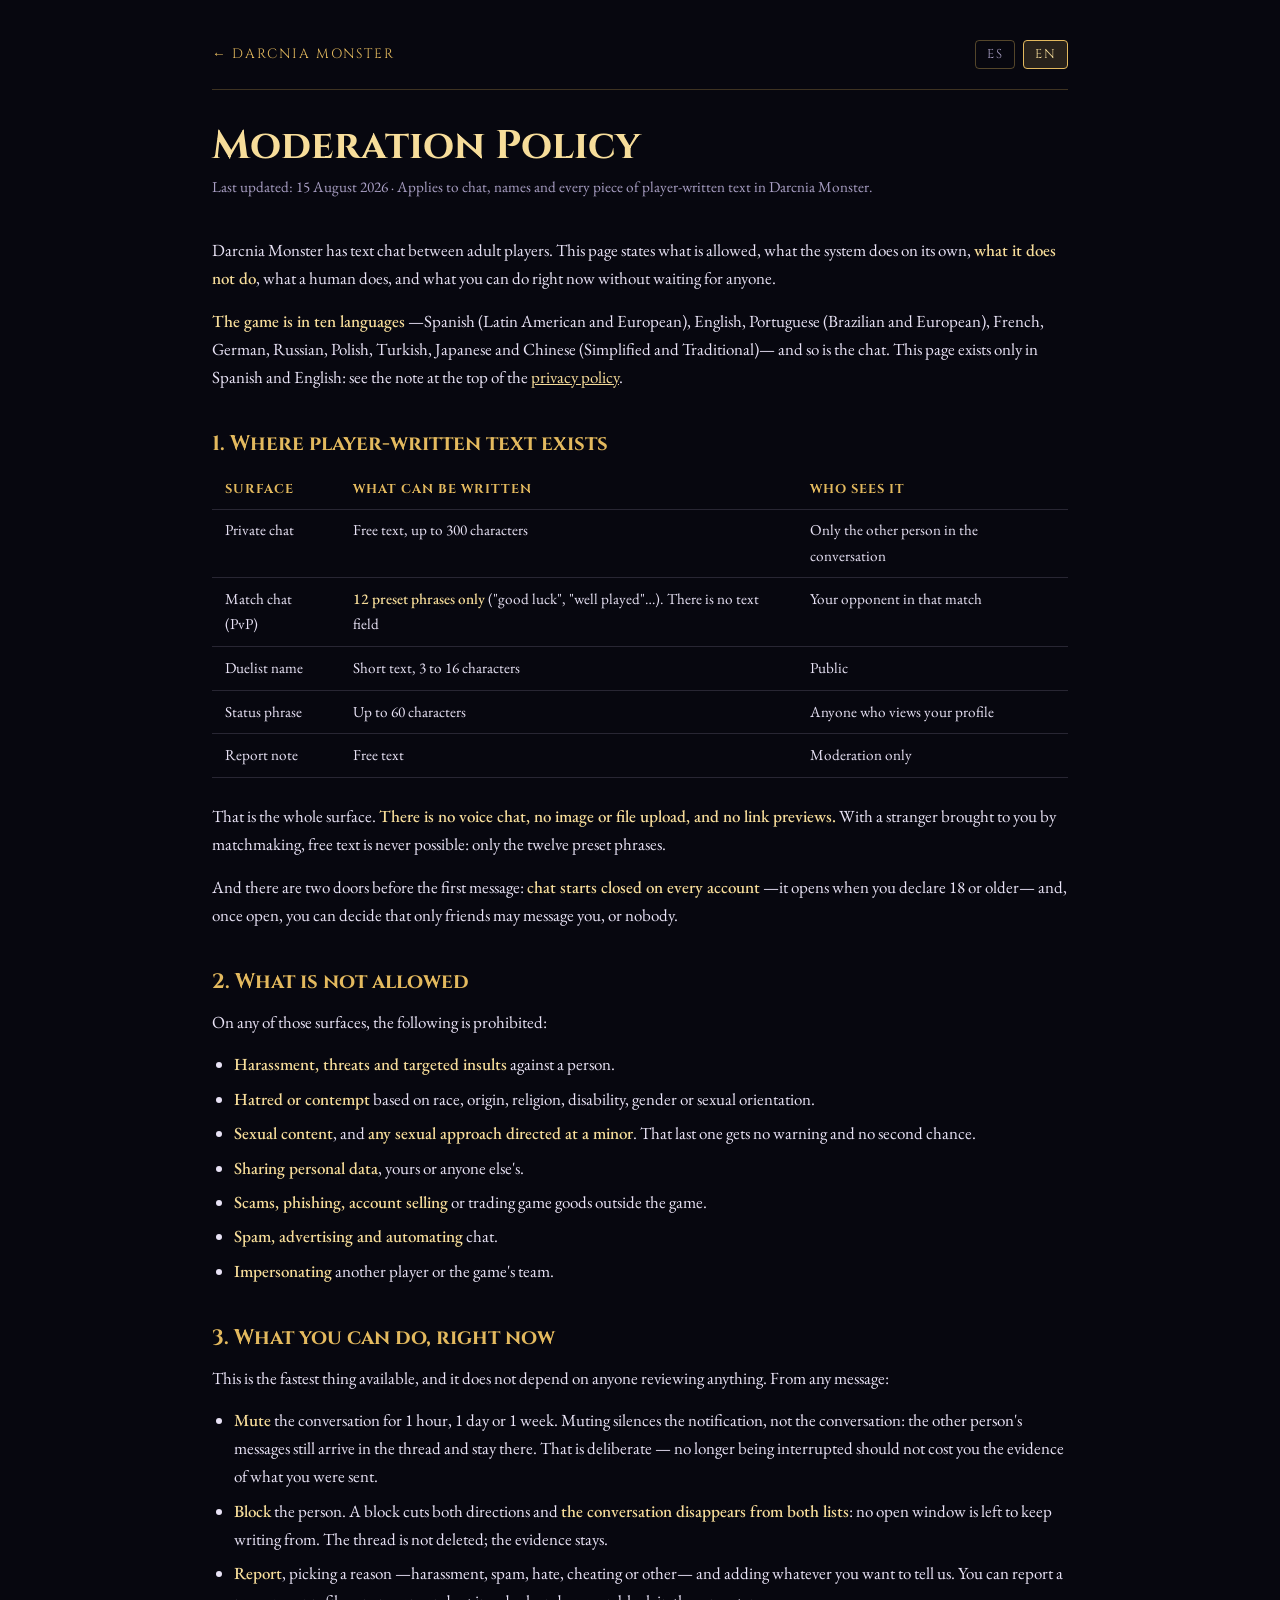
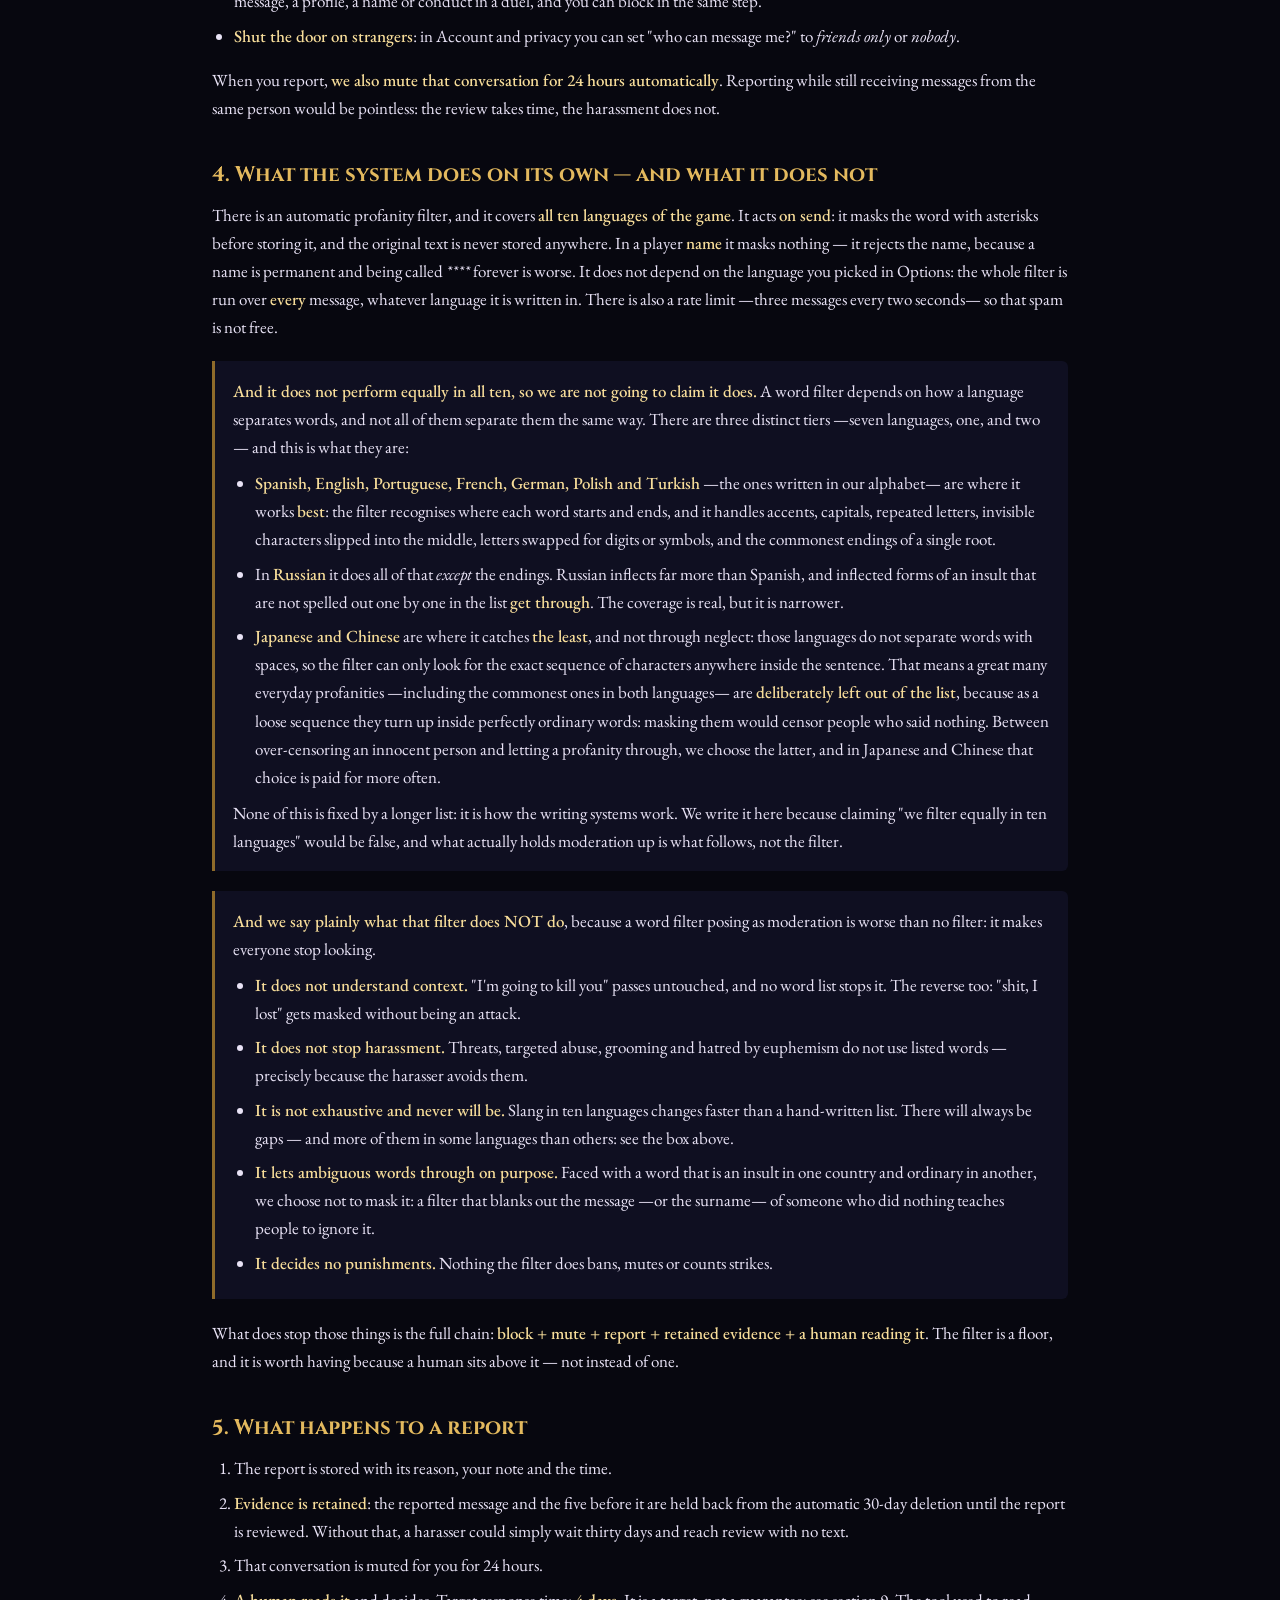
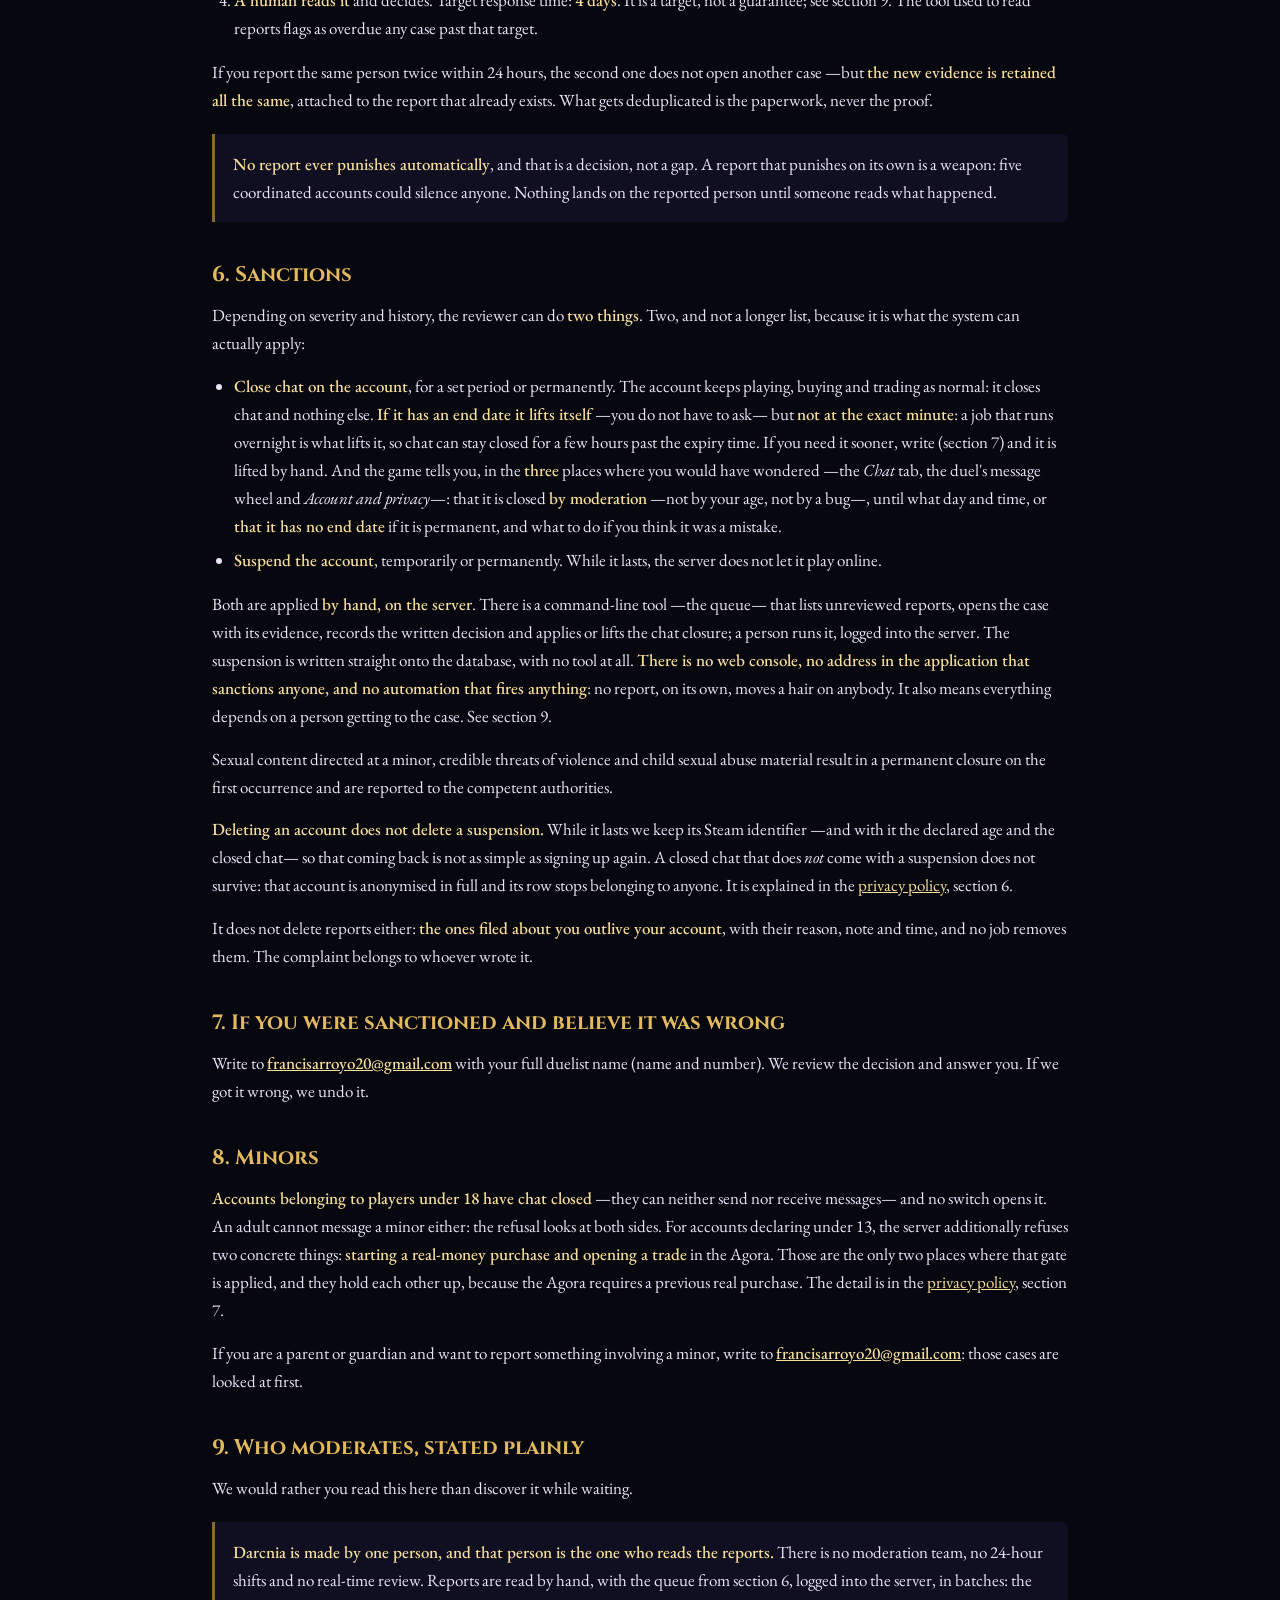
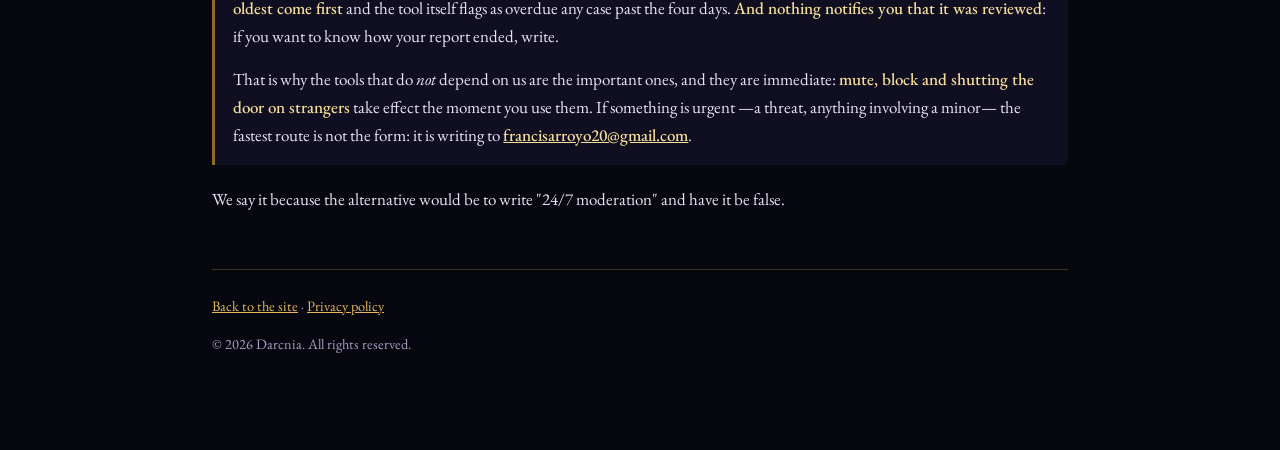
==== moderacion.html @ 7f1adbd6 "Politicas de privacidad y moderacion: las dos paginas que IARC exige La ficha de Steam declara chat " ====
<!DOCTYPE html>
<html lang="es">
<head>
<meta charset="UTF-8">
<meta name="viewport" content="width=device-width, initial-scale=1.0">
<title>Política de moderación — Darcnia Monster</title>
<meta name="description" content="Reglas del chat de Darcnia Monster, qué hace el filtro automático y qué no detecta, cómo se revisa un reporte y qué sanciones existen.">
<meta name="robots" content="index, follow">
<link rel="canonical" href="https://darcniamonster.com/moderacion.html">
<link rel="icon" href="favicon.ico" sizes="any">
<link rel="icon" type="image/png" href="assets/img/favicon.png">
<link rel="preconnect" href="https://fonts.googleapis.com">
<link rel="preconnect" href="https://fonts.gstatic.com" crossorigin>
<link href="https://fonts.googleapis.com/css2?family=Cinzel:wght@500;600;700&family=EB+Garamond:wght@400;500&display=swap" rel="stylesheet">
<style>
:root{--bg0:#07070f;--bg1:#0d0d1e;--bg2:#14142c;--ink:#e9e3f6;--ink-dim:#a99fc4;
--gold:#e3b95e;--gold-hi:#f7dd9a;--gold-dark:#8f6b2a;--violet:#8b5cf6;
--font-display:"Cinzel","Times New Roman",serif;--font-body:"EB Garamond",Georgia,serif}
*{margin:0;padding:0;box-sizing:border-box}
body{background:var(--bg0);color:var(--ink);font-family:var(--font-body);
font-size:1.0625rem;line-height:1.65;overflow-x:clip}
.wrap{max-width:56rem;margin:0 auto;padding:2.5rem 1.25rem 5rem}
header.top{display:flex;flex-wrap:wrap;gap:1rem;align-items:center;
justify-content:space-between;border-bottom:1px solid rgba(227,185,94,.25);
padding-bottom:1.25rem;margin-bottom:2rem}
a.home{font-family:var(--font-display);letter-spacing:.14em;text-transform:uppercase;
font-size:.85rem;color:var(--gold);text-decoration:none}
a.home:hover{color:var(--gold-hi)}
.langs{display:flex;gap:.5rem}
.langs button{font-family:var(--font-display);font-size:.8rem;letter-spacing:.1em;
background:transparent;color:var(--ink-dim);border:1px solid rgba(227,185,94,.35);
border-radius:4px;padding:.3rem .7rem;cursor:pointer}
.langs button.active{background:rgba(227,185,94,.15);color:var(--gold-hi);
border-color:var(--gold)}
h1{font-family:var(--font-display);font-size:clamp(1.7rem,4vw,2.5rem);
color:var(--gold-hi);line-height:1.2;margin-bottom:.35rem}
.sub{color:var(--ink-dim);font-size:.95rem;margin-bottom:2.25rem}
h2{font-family:var(--font-display);font-size:1.3rem;color:var(--gold);
margin:2.5rem 0 .75rem;line-height:1.3}
h3{font-family:var(--font-display);font-size:1.05rem;color:var(--ink);
margin:1.5rem 0 .5rem}
p{margin-bottom:.9rem}
ul,ol{margin:0 0 1rem 1.35rem}
li{margin-bottom:.4rem}
strong{color:var(--gold-hi);font-weight:500}
table{width:100%;border-collapse:collapse;margin:.5rem 0 1.5rem;font-size:.95rem;
display:block;overflow-x:auto}
th,td{text-align:left;padding:.55rem .8rem;border-bottom:1px solid rgba(169,159,196,.2);
vertical-align:top}
th{font-family:var(--font-display);font-size:.8rem;letter-spacing:.08em;
text-transform:uppercase;color:var(--gold);white-space:nowrap}
.nota{border-left:3px solid var(--gold-dark);background:rgba(20,20,44,.65);
padding:1rem 1.15rem;margin:1.25rem 0;border-radius:0 6px 6px 0}
.pie{margin-top:3.5rem;padding-top:1.5rem;border-top:1px solid rgba(227,185,94,.25);
color:var(--ink-dim);font-size:.9rem}
.pie a{color:var(--gold)}
/* Los enlaces del cuerpo (correos, política hermana) heredaban el azul del
   navegador sobre un fondo casi negro: ilegible. Se les da el dorado claro y se
   deja el subrayado, que es lo que los distingue sin depender del color. */
p a,li a,td a{color:var(--gold-hi);text-decoration:underline}
[data-lang]{display:none}
[data-lang].on{display:block}
@media (max-width:600px){.wrap{padding:1.75rem 1rem 4rem}}
</style>
</head>
<body>
<div class="wrap">

<header class="top">
  <a class="home" href="/">← Darcnia Monster</a>
  <div class="langs">
    <button id="bEs" type="button" aria-pressed="true">ES</button>
    <button id="bEn" type="button" aria-pressed="false">EN</button>
  </div>
</header>

<!-- ══════════════════════════ ESPAÑOL ══════════════════════════ -->
<section data-lang="es" class="on">

<h1>Política de moderación</h1>
<p class="sub">Última actualización: 15 de agosto de 2026 · Aplica al chat, a los nombres y a todo texto escrito por jugadores en Darcnia Monster.</p>

<p>Darcnia Monster tiene chat de texto entre jugadores adultos. Esta página dice
qué está permitido, qué hace el sistema solo, <strong>qué no hace</strong>, qué
hace una persona y qué puedes hacer tú en el momento sin esperar a nadie.</p>

<p><strong>El juego está en diez idiomas</strong> —español (latinoamericano y de
España), inglés, portugués (de Brasil y de Portugal), francés, alemán, ruso,
polaco, turco, japonés y chino (simplificado y tradicional)—, así que el chat
también. Esta página está sólo en español y en inglés: ver la nota del principio
de la <a href="privacidad.html">política de privacidad</a>.</p>

<h2>1. Dónde hay texto escrito por jugadores</h2>
<table>
<thead><tr><th>Superficie</th><th>Qué se puede escribir</th><th>Quién lo ve</th></tr></thead>
<tbody>
<tr><td>Chat privado</td><td>Texto libre, hasta 300 caracteres</td>
    <td>Sólo la otra persona de la conversación</td></tr>
<tr><td>Chat de la mesa (PvP)</td>
    <td><strong>Sólo 12 frases predefinidas</strong> («buena suerte», «bien
    jugado»…). No hay campo de texto</td>
    <td>Tu rival de esa partida</td></tr>
<tr><td>Nombre de duelista</td><td>Texto corto, de 3 a 16 caracteres</td><td>Es público</td></tr>
<tr><td>Frase de estado</td><td>Hasta 60 caracteres</td><td>Quien vea tu perfil</td></tr>
<tr><td>Nota de un reporte</td><td>Texto libre</td><td>Sólo moderación</td></tr>
</tbody>
</table>
<p>Eso es todo. <strong>No hay chat de voz, no se pueden subir imágenes ni
archivos, y no se pueden enviar enlaces con vista previa.</strong> Con un
desconocido que te trajo el emparejamiento no se puede escribir texto libre en
ningún caso: sólo las doce frases de la lista.</p>
<p>Y hay dos puertas antes del primer mensaje: <strong>el chat nace cerrado para
todas las cuentas</strong> —se abre al declarar 18 años o más— y, ya abierto,
puedes decidir que sólo te escriban tus amigos, o nadie.</p>

<h2>2. Qué no se permite</h2>
<p>En cualquiera de esas superficies está prohibido:</p>
<ul>
  <li><strong>Acoso, amenazas e insultos dirigidos</strong> a una persona.</li>
  <li><strong>Odio o desprecio</strong> por raza, origen, religión, discapacidad,
      género u orientación sexual.</li>
  <li><strong>Contenido sexual</strong>, y <strong>cualquier contacto de
      naturaleza sexual dirigido a un menor</strong>. Esto último no tiene
      advertencia previa ni segunda oportunidad.</li>
  <li><strong>Difundir datos personales</strong> de alguien, propios o ajenos.</li>
  <li><strong>Estafas, phishing, venta de cuentas</strong> o de bienes del juego
      fuera del juego.</li>
  <li><strong>Spam, publicidad y automatización</strong> del chat.</li>
  <li><strong>Suplantar</strong> a otro jugador o al equipo del juego.</li>
</ul>

<h2>3. Lo que puedes hacer tú, ahora mismo</h2>
<p>Esto es lo más rápido que hay, y no depende de que nadie revise nada. Desde
cualquier mensaje:</p>
<ul>
  <li><strong>Silenciar</strong> la conversación por 1 hora, 1 día o 1 semana.
      Silenciar apaga el aviso, no la conversación: los mensajes del otro siguen
      entrando al hilo y quedan ahí. Es a propósito —dejar de ser interrumpido no
      debería costarte la evidencia de lo que te mandaron.</li>
  <li><strong>Bloquear</strong> a la persona. El bloqueo corta las dos
      direcciones y <strong>la conversación desaparece de las dos listas</strong>:
      no queda una ventana abierta desde la que seguir escribiendo. El hilo no se
      borra; la evidencia queda.</li>
  <li><strong>Reportar</strong>, eligiendo el motivo —acoso, spam, odio, trampa u
      otro— y agregando lo que quieras contar. Se puede reportar un mensaje, un
      perfil, un nombre o una conducta en un duelo, y puedes bloquear en el mismo
      paso.</li>
  <li><strong>Cerrarle la puerta a los desconocidos</strong>: en Cuenta y
      privacidad puedes poner «¿quién puede escribirme?» en <em>sólo amigos</em>
      o en <em>nadie</em>.</li>
</ul>
<p>Cuando reportas, <strong>además te silenciamos esa conversación 24 horas
automáticamente</strong>. Reportar y seguir recibiendo mensajes de la misma
persona no serviría de nada: la denuncia tarda, el acoso no.</p>

<h2>4. Lo que hace el sistema solo, y lo que no</h2>
<p>Hay un filtro automático de groserías, y cubre <strong>los diez idiomas del
juego</strong>. Actúa <strong>al escribir</strong>: tapa la palabra con asteriscos
antes de guardarla, y el texto original no se guarda en ningún lado. En un
<strong>nombre</strong> de jugador no tapa nada: lo rechaza, porque un nombre es
permanente y quedarse llamado <em>****</em> para siempre es peor. No depende del
idioma que tengas puesto en Opciones: el filtro entero se le pasa a
<strong>todos</strong> los mensajes, se escriban en el idioma que se escriban.
También hay un límite de velocidad —tres mensajes cada dos segundos— para que el
spam no sea gratis.</p>
<div class="nota">
<p style="margin-bottom:.5rem"><strong>Y no rinde igual en los diez, así que no
vamos a decir que sí.</strong> Un filtro de palabras depende de cómo el idioma
separa las palabras, y no todos las separan igual. Son tres niveles distintos —
siete idiomas, uno y dos— y esto es lo que hay:</p>
<ul style="margin-bottom:.5rem">
  <li><strong>Español, inglés, portugués, francés, alemán, polaco y turco</strong>
      —los que se escriben con nuestro alfabeto— son donde <strong>mejor
      funciona</strong>: el filtro reconoce el principio y el final de cada
      palabra, resuelve los acentos, las mayúsculas, las letras repetidas, los
      caracteres invisibles metidos en el medio, las letras cambiadas por números
      o símbolos, y las terminaciones más comunes de una misma raíz.</li>
  <li>En <strong>ruso</strong> hace todo eso <em>menos</em> las terminaciones. El
      ruso declina mucho más que el español, y las formas declinadas de un insulto
      que no estén escritas una por una en la lista <strong>pasan</strong>. La
      cobertura es real pero es más angosta.</li>
  <li>En <strong>japonés y chino</strong> es donde <strong>menos atrapa</strong>, y
      no por descuido: esos idiomas no separan las palabras con espacios, así que
      el filtro sólo puede buscar la secuencia de caracteres tal cual, en cualquier
      parte de la frase. Eso hace que muchísimas groserías corrientes —incluidas
      las más comunes de los dos idiomas— <strong>estén deliberadamente fuera de
      la lista</strong>, porque como secuencia suelta aparecen dentro de palabras
      perfectamente normales: taparlas censuraría a gente que no dijo nada. Entre
      censurar de más a un inocente y dejar pasar una grosería, elegimos lo
      segundo, y en japonés y chino esa elección se paga más seguido.</li>
</ul>
<p style="margin-bottom:0">Nada de esto lo arregla una lista más larga: es cómo
funcionan las escrituras. Lo escribimos acá porque prometer «filtramos igual en
diez idiomas» sería falso, y lo que sostiene la moderación de verdad es lo de
abajo, no el filtro.</p>
</div>
<div class="nota">
<p style="margin-bottom:.5rem"><strong>Y decimos de frente lo que ese filtro NO
hace</strong>, porque un filtro de palabras que se hace pasar por moderación es
peor que no tener filtro: hace que nadie mire.</p>
<ul style="margin-bottom:0">
  <li><strong>No entiende el contexto.</strong> «Te voy a matar» pasa entero y
      ninguna lista de palabras lo detiene. Al revés también: «mierda, perdí» sale
      tapado sin haber sido una agresión.</li>
  <li><strong>No frena el acoso.</strong> La amenaza, el hostigamiento dirigido, el
      acercamiento a un menor y el odio por rodeos no usan las palabras de una
      lista, justamente porque quien acosa las evita.</li>
  <li><strong>No es exhaustivo y nunca lo va a ser.</strong> El argot de diez
      idiomas cambia más rápido que una lista escrita a mano. Va a haber huecos,
      siempre, y más en unos idiomas que en otros: ver el recuadro de arriba.</li>
  <li><strong>Deja pasar las palabras ambiguas a propósito.</strong> Ante la duda
      entre tapar una palabra que en un país es un insulto y en otro es corriente,
      elegimos no taparla: un filtro que le tacha el mensaje —o el apellido— a
      alguien que no hizo nada enseña a ignorarlo.</li>
  <li><strong>No decide sanciones.</strong> Nada de lo que hace el filtro banea,
      silencia ni cuenta faltas.</li>
</ul>
</div>
<p>Lo que sí frena esas cosas es la cadena completa: <strong>bloquear + silenciar
+ reportar + evidencia retenida + una persona leyendo</strong>. El filtro es un
piso, y tiene sentido porque arriba hay una persona, no en lugar de ella.</p>

<h2>5. Qué pasa con un reporte</h2>
<ol>
  <li>Se guarda el reporte con el motivo, tu nota y la hora.</li>
  <li><strong>Se retiene la evidencia</strong>: el mensaje denunciado y los cinco
      anteriores quedan a salvo del borrado automático de 30 días hasta que se
      revise. Sin eso, quien acosa podría esperar treinta días y llegar a la
      revisión sin texto.</li>
  <li>Se te silencia esa conversación 24 horas.</li>
  <li><strong>Una persona lo lee</strong> y decide. Objetivo de respuesta:
      <strong>4 días</strong>. Es un objetivo, no una garantía; ver la sección 9.
      La herramienta con la que se leen los reportes marca vencido el caso que
      pasa de ese plazo.</li>
</ol>
<p>Si reportas dos veces a la misma persona dentro de 24 horas, la segunda no abre
otro caso —pero <strong>la evidencia nueva se retiene igual</strong>, enganchada al
reporte que ya existe. Lo que se deduplica es el papeleo, nunca la prueba.</p>
<div class="nota">
<p style="margin-bottom:0"><strong>Ningún reporte sanciona automáticamente</strong>,
y esto es una decisión, no una carencia. Un reporte que castiga solo es un arma:
cinco cuentas coordinadas apagarían a quien quisieran. Sobre la persona reportada
no cae nada hasta que alguien lee lo que pasó.</p>
</div>

<h2>6. Sanciones</h2>
<p>Según la gravedad y los antecedentes, quien revisa puede hacer <strong>dos
cosas</strong>. Son dos, y no una lista más larga, porque es lo que el sistema
sabe aplicar:</p>
<ul>
  <li><strong>Cerrar el chat de la cuenta</strong>, por un plazo o de forma
      permanente. La cuenta sigue jugando, comprando e intercambiando con
      normalidad: cierra el chat y nada más. <strong>Si tiene plazo se levanta
      sola</strong> —no tienes que pedir nada—, pero <strong>no en el minuto
      exacto</strong>: la levanta una tarea que corre de madrugada, así que el
      chat puede seguir cerrado unas horas después de la hora de vencimiento. Si
      necesitas que sea en el momento, escribe (sección 7) y se levanta a mano.
      Y el juego te lo dice en los <strong>tres</strong> sitios donde ibas a
      preguntártelo —la pestaña de <em>Chat</em>, la rueda de mensajes del duelo y
      <em>Cuenta y privacidad</em>—: que está cerrado <strong>por
      moderación</strong> —no por tu edad ni por un error—, hasta qué día y a qué
      hora, o <strong>que no tiene fecha de fin</strong> si es permanente, y qué
      hacer si crees que se equivocaron.</li>
  <li><strong>Suspender la cuenta</strong>, por un tiempo o de forma permanente.
      Mientras dura, el servidor no la deja jugar en línea.</li>
</ul>
<p>Las dos se aplican <strong>a mano, sobre el servidor</strong>. Hay una
herramienta de consola —la bandeja— que lista los reportes sin revisar, abre el
caso con la evidencia, deja escrita la decisión y aplica o levanta el cierre del
chat; la corre una persona, entrando al servidor. La suspensión se escribe
directamente sobre la base, sin herramienta. <strong>No hay panel web, no hay
ninguna dirección de la aplicación que sancione y no hay automatización que
dispare nada</strong>: ningún reporte, por sí solo, le mueve un pelo a nadie. Eso
también quiere decir que todo depende de que una persona llegue a leer el caso.
Ver la sección 9.</p>
<p>El contenido sexual dirigido a un menor, las amenazas creíbles de violencia y el
material de abuso infantil se sancionan con cierre permanente en el primer caso, y
se denuncian a las autoridades competentes.</p>
<p><strong>Borrarse la cuenta no borra una suspensión.</strong> Mientras dura,
conservamos su identificador de Steam —y con él la edad declarada y el chat
cerrado— para que volver no sea tan simple como registrarse de nuevo. Un chat
cerrado que <em>no</em> viene acompañado de una suspensión no sobrevive: esa cuenta
se anonimiza entera y su fila deja de ser de nadie. Está explicado en la
<a href="privacidad.html">política de privacidad</a>, sección 6.</p>
<p>Tampoco borra los reportes: <strong>los que hicieron sobre ti sobreviven a tu
cuenta</strong>, con su motivo, su nota y su hora, y no los borra ninguna tarea. La
denuncia es de quien la escribió.</p>

<h2>7. Si te sancionaron y crees que está mal</h2>
<p>Escribe a
<strong><a href="mailto:francisarroyo20@gmail.com">francisarroyo20@gmail.com</a></strong>
con tu nombre de duelista completo (nombre y número). Revisamos la decisión y te
contestamos. Si nos equivocamos, lo revertimos.</p>

<h2>8. Menores</h2>
<p><strong>Las cuentas de menores de 18 años tienen el chat cerrado</strong> —no
pueden enviar ni recibir mensajes— y no existe ningún interruptor que lo abra. Un
adulto tampoco le puede escribir a un menor: el rechazo mira a las dos partes. A
las cuentas que declaran menos de 13 años, además, el servidor les rechaza dos
cosas concretas: <strong>iniciar una compra con dinero real y abrir un
intercambio</strong> en el Ágora. Son los dos únicos sitios donde se aplica esa
puerta, y se sostienen entre sí, porque el Ágora exige haber hecho antes una
compra real. El detalle está en la
<a href="privacidad.html">política de privacidad</a>, sección 7.</p>
<p>Si eres madre, padre o tutor y quieres reportar algo relacionado con un menor,
escribe a
<strong><a href="mailto:francisarroyo20@gmail.com">francisarroyo20@gmail.com</a></strong>:
esos casos se miran primero.</p>

<h2>9. Quién modera, con todas las letras</h2>
<p>Preferimos que esto lo leas acá y no que lo descubras esperando.</p>
<div class="nota">
<p><strong>Darcnia lo hace una sola persona, y esa persona es la que lee los
reportes.</strong> No hay un equipo de moderación, no hay turnos de 24 horas y no
hay revisión en tiempo real. Los reportes se leen a mano, con la bandeja de la
sección 6, entrando al servidor, y en tandas: salen <strong>los más viejos
primero</strong> y la propia herramienta marca vencido el caso que pasó los cuatro
días. <strong>Y nada te avisa a ti de que se revisó</strong>: si quieres saber en
qué quedó tu reporte, escribe.</p>
<p style="margin-bottom:0">Por eso las herramientas que <em>no</em> dependen de
nosotros son las importantes, y son inmediatas: <strong>silenciar, bloquear y
cerrarle la puerta a los desconocidos</strong> surten efecto en el momento en que
las aprietas. Si algo es urgente —una amenaza, algo que involucra a un menor—, el
camino más rápido no es el formulario: es escribir a
<strong><a href="mailto:francisarroyo20@gmail.com">francisarroyo20@gmail.com</a></strong>.</p>
</div>
<p>Lo decimos porque la alternativa sería escribir «moderación 24/7» y que fuera
falso.</p>

<div class="pie">
<p><a href="/">Volver al sitio</a> · <a href="privacidad.html">Política de privacidad</a></p>
<p>© 2026 Darcnia. Todos los derechos reservados.</p>
</div>

</section>

<!-- ══════════════════════════ ENGLISH ══════════════════════════ -->
<section data-lang="en">

<h1>Moderation Policy</h1>
<p class="sub">Last updated: 15 August 2026 · Applies to chat, names and every piece of player-written text in Darcnia Monster.</p>

<p>Darcnia Monster has text chat between adult players. This page states what is
allowed, what the system does on its own, <strong>what it does not do</strong>,
what a human does, and what you can do right now without waiting for anyone.</p>

<p><strong>The game is in ten languages</strong> —Spanish (Latin American and
European), English, Portuguese (Brazilian and European), French, German, Russian,
Polish, Turkish, Japanese and Chinese (Simplified and Traditional)— and so is
the chat. This page exists only in Spanish and English: see the note at the top of
the <a href="privacidad.html">privacy policy</a>.</p>

<h2>1. Where player-written text exists</h2>
<table>
<thead><tr><th>Surface</th><th>What can be written</th><th>Who sees it</th></tr></thead>
<tbody>
<tr><td>Private chat</td><td>Free text, up to 300 characters</td>
    <td>Only the other person in the conversation</td></tr>
<tr><td>Match chat (PvP)</td>
    <td><strong>12 preset phrases only</strong> ("good luck", "well played"…).
    There is no text field</td>
    <td>Your opponent in that match</td></tr>
<tr><td>Duelist name</td><td>Short text, 3 to 16 characters</td><td>Public</td></tr>
<tr><td>Status phrase</td><td>Up to 60 characters</td><td>Anyone who views your profile</td></tr>
<tr><td>Report note</td><td>Free text</td><td>Moderation only</td></tr>
</tbody>
</table>
<p>That is the whole surface. <strong>There is no voice chat, no image or file
upload, and no link previews.</strong> With a stranger brought to you by
matchmaking, free text is never possible: only the twelve preset phrases.</p>
<p>And there are two doors before the first message: <strong>chat starts closed on
every account</strong> —it opens when you declare 18 or older— and, once open, you
can decide that only friends may message you, or nobody.</p>

<h2>2. What is not allowed</h2>
<p>On any of those surfaces, the following is prohibited:</p>
<ul>
  <li><strong>Harassment, threats and targeted insults</strong> against a person.</li>
  <li><strong>Hatred or contempt</strong> based on race, origin, religion,
      disability, gender or sexual orientation.</li>
  <li><strong>Sexual content</strong>, and <strong>any sexual approach directed at
      a minor</strong>. That last one gets no warning and no second chance.</li>
  <li><strong>Sharing personal data</strong>, yours or anyone else's.</li>
  <li><strong>Scams, phishing, account selling</strong> or trading game goods
      outside the game.</li>
  <li><strong>Spam, advertising and automating</strong> chat.</li>
  <li><strong>Impersonating</strong> another player or the game's team.</li>
</ul>

<h2>3. What you can do, right now</h2>
<p>This is the fastest thing available, and it does not depend on anyone reviewing
anything. From any message:</p>
<ul>
  <li><strong>Mute</strong> the conversation for 1 hour, 1 day or 1 week. Muting
      silences the notification, not the conversation: the other person's messages
      still arrive in the thread and stay there. That is deliberate — no longer
      being interrupted should not cost you the evidence of what you were sent.</li>
  <li><strong>Block</strong> the person. A block cuts both directions and
      <strong>the conversation disappears from both lists</strong>: no open window
      is left to keep writing from. The thread is not deleted; the evidence
      stays.</li>
  <li><strong>Report</strong>, picking a reason —harassment, spam, hate, cheating
      or other— and adding whatever you want to tell us. You can report a message,
      a profile, a name or conduct in a duel, and you can block in the same
      step.</li>
  <li><strong>Shut the door on strangers</strong>: in Account and privacy you can
      set "who can message me?" to <em>friends only</em> or <em>nobody</em>.</li>
</ul>
<p>When you report, <strong>we also mute that conversation for 24 hours
automatically</strong>. Reporting while still receiving messages from the same
person would be pointless: the review takes time, the harassment does not.</p>

<h2>4. What the system does on its own — and what it does not</h2>
<p>There is an automatic profanity filter, and it covers <strong>all ten
languages of the game</strong>. It acts <strong>on send</strong>: it masks the word
with asterisks before storing it, and the original text is never stored anywhere.
In a player <strong>name</strong> it masks nothing — it rejects the name, because a
name is permanent and being called <em>****</em> forever is worse. It does not
depend on the language you picked in Options: the whole filter is run over
<strong>every</strong> message, whatever language it is written in. There is also a
rate limit —three messages every two seconds— so that spam is not free.</p>
<div class="nota">
<p style="margin-bottom:.5rem"><strong>And it does not perform equally in all
ten, so we are not going to claim it does.</strong> A word filter depends on how
a language separates words, and not all of them separate them the same way. There
are three distinct tiers —seven languages, one, and two— and this is what they
are:</p>
<ul style="margin-bottom:.5rem">
  <li><strong>Spanish, English, Portuguese, French, German, Polish and
      Turkish</strong> —the ones written in our alphabet— are where it works
      <strong>best</strong>: the filter recognises where each word starts and ends,
      and it handles accents, capitals, repeated letters, invisible characters
      slipped into the middle, letters swapped for digits or symbols, and the
      commonest endings of a single root.</li>
  <li>In <strong>Russian</strong> it does all of that <em>except</em> the endings.
      Russian inflects far more than Spanish, and inflected forms of an insult that
      are not spelled out one by one in the list <strong>get through</strong>. The
      coverage is real, but it is narrower.</li>
  <li><strong>Japanese and Chinese</strong> are where it catches <strong>the
      least</strong>, and not through neglect: those languages do not separate
      words with spaces, so the filter can only look for the exact sequence of
      characters anywhere inside the sentence. That means a great many everyday
      profanities —including the commonest ones in both languages— are
      <strong>deliberately left out of the list</strong>, because as a loose
      sequence they turn up inside perfectly ordinary words: masking them would
      censor people who said nothing. Between over-censoring an innocent person and
      letting a profanity through, we choose the latter, and in Japanese and
      Chinese that choice is paid for more often.</li>
</ul>
<p style="margin-bottom:0">None of this is fixed by a longer list: it is how the
writing systems work. We write it here because claiming "we filter equally in
ten languages" would be false, and what actually holds moderation up is what
follows, not the filter.</p>
</div>
<div class="nota">
<p style="margin-bottom:.5rem"><strong>And we say plainly what that filter does
NOT do</strong>, because a word filter posing as moderation is worse than no
filter: it makes everyone stop looking.</p>
<ul style="margin-bottom:0">
  <li><strong>It does not understand context.</strong> "I'm going to kill you"
      passes untouched, and no word list stops it. The reverse too: "shit, I lost"
      gets masked without being an attack.</li>
  <li><strong>It does not stop harassment.</strong> Threats, targeted abuse,
      grooming and hatred by euphemism do not use listed words — precisely because
      the harasser avoids them.</li>
  <li><strong>It is not exhaustive and never will be.</strong> Slang in ten
      languages changes faster than a hand-written list. There will always be gaps
      — and more of them in some languages than others: see the box above.</li>
  <li><strong>It lets ambiguous words through on purpose.</strong> Faced with a word
      that is an insult in one country and ordinary in another, we choose not to
      mask it: a filter that blanks out the message —or the surname— of someone who
      did nothing teaches people to ignore it.</li>
  <li><strong>It decides no punishments.</strong> Nothing the filter does bans,
      mutes or counts strikes.</li>
</ul>
</div>
<p>What does stop those things is the full chain: <strong>block + mute + report +
retained evidence + a human reading it</strong>. The filter is a floor, and it is
worth having because a human sits above it — not instead of one.</p>

<h2>5. What happens to a report</h2>
<ol>
  <li>The report is stored with its reason, your note and the time.</li>
  <li><strong>Evidence is retained</strong>: the reported message and the five
      before it are held back from the automatic 30-day deletion until the report
      is reviewed. Without that, a harasser could simply wait thirty days and
      reach review with no text.</li>
  <li>That conversation is muted for you for 24 hours.</li>
  <li><strong>A human reads it</strong> and decides. Target response time:
      <strong>4 days</strong>. It is a target, not a guarantee; see section 9. The
      tool used to read reports flags as overdue any case past that target.</li>
</ol>
<p>If you report the same person twice within 24 hours, the second one does not open
another case —but <strong>the new evidence is retained all the same</strong>,
attached to the report that already exists. What gets deduplicated is the
paperwork, never the proof.</p>
<div class="nota">
<p style="margin-bottom:0"><strong>No report ever punishes automatically</strong>,
and that is a decision, not a gap. A report that punishes on its own is a weapon:
five coordinated accounts could silence anyone. Nothing lands on the reported person
until someone reads what happened.</p>
</div>

<h2>6. Sanctions</h2>
<p>Depending on severity and history, the reviewer can do <strong>two
things</strong>. Two, and not a longer list, because it is what the system can
actually apply:</p>
<ul>
  <li><strong>Close chat on the account</strong>, for a set period or permanently.
      The account keeps playing, buying and trading as normal: it closes chat and
      nothing else. <strong>If it has an end date it lifts itself</strong> —you do
      not have to ask— but <strong>not at the exact minute</strong>: a job that
      runs overnight is what lifts it, so chat can stay closed for a few hours
      past the expiry time. If you need it sooner, write (section 7) and it is
      lifted by hand. And the game tells you, in the <strong>three</strong> places
      where you would have wondered —the <em>Chat</em> tab, the duel's message
      wheel and <em>Account and privacy</em>—: that it is closed <strong>by
      moderation</strong> —not by your age, not by a bug—, until what day and
      time, or <strong>that it has no end date</strong> if it is permanent, and
      what to do if you think it was a mistake.</li>
  <li><strong>Suspend the account</strong>, temporarily or permanently. While it
      lasts, the server does not let it play online.</li>
</ul>
<p>Both are applied <strong>by hand, on the server</strong>. There is a
command-line tool —the queue— that lists unreviewed reports, opens the case with
its evidence, records the written decision and applies or lifts the chat closure;
a person runs it, logged into the server. The suspension is written straight onto
the database, with no tool at all. <strong>There is no web console, no address in
the application that sanctions anyone, and no automation that fires
anything</strong>: no report, on its own, moves a hair on anybody. It also means
everything depends on a person getting to the case. See section 9.</p>
<p>Sexual content directed at a minor, credible threats of violence and child sexual
abuse material result in a permanent closure on the first occurrence and are reported
to the competent authorities.</p>
<p><strong>Deleting an account does not delete a suspension.</strong> While it
lasts we keep its Steam identifier —and with it the declared age and the closed
chat— so that coming back is not as simple as signing up again. A closed chat that
does <em>not</em> come with a suspension does not survive: that account is
anonymised in full and its row stops belonging to anyone. It is explained in the
<a href="privacidad.html">privacy policy</a>, section 6.</p>
<p>It does not delete reports either: <strong>the ones filed about you outlive
your account</strong>, with their reason, note and time, and no job removes them.
The complaint belongs to whoever wrote it.</p>

<h2>7. If you were sanctioned and believe it was wrong</h2>
<p>Write to
<strong><a href="mailto:francisarroyo20@gmail.com">francisarroyo20@gmail.com</a></strong>
with your full duelist name (name and number). We review the decision and answer
you. If we got it wrong, we undo it.</p>

<h2>8. Minors</h2>
<p><strong>Accounts belonging to players under 18 have chat closed</strong> —they
can neither send nor receive messages— and no switch opens it. An adult cannot
message a minor either: the refusal looks at both sides. For accounts declaring
under 13, the server additionally refuses two concrete things: <strong>starting a
real-money purchase and opening a trade</strong> in the Agora. Those are the only
two places where that gate is applied, and they hold each other up, because the
Agora requires a previous real purchase. The detail is in the
<a href="privacidad.html">privacy policy</a>, section 7.</p>
<p>If you are a parent or guardian and want to report something involving a minor,
write to
<strong><a href="mailto:francisarroyo20@gmail.com">francisarroyo20@gmail.com</a></strong>:
those cases are looked at first.</p>

<h2>9. Who moderates, stated plainly</h2>
<p>We would rather you read this here than discover it while waiting.</p>
<div class="nota">
<p><strong>Darcnia is made by one person, and that person is the one who reads the
reports.</strong> There is no moderation team, no 24-hour shifts and no real-time
review. Reports are read by hand, with the queue from section 6, logged into the
server, in batches: the <strong>oldest come first</strong> and the tool itself
flags as overdue any case past the four days. <strong>And nothing notifies you
that it was reviewed</strong>: if you want to know how your report ended, write.</p>
<p style="margin-bottom:0">That is why the tools that do <em>not</em> depend on us
are the important ones, and they are immediate: <strong>mute, block and shutting the
door on strangers</strong> take effect the moment you use them. If something is
urgent —a threat, anything involving a minor— the fastest route is not the form: it
is writing to
<strong><a href="mailto:francisarroyo20@gmail.com">francisarroyo20@gmail.com</a></strong>.</p>
</div>
<p>We say it because the alternative would be to write "24/7 moderation" and have
it be false.</p>

<div class="pie">
<p><a href="/">Back to the site</a> · <a href="privacidad.html">Privacy policy</a></p>
<p>© 2026 Darcnia. All rights reserved.</p>
</div>

</section>

</div>

<script>
/* Sin dependencias: main.js exige #langEn/#langEs del index y reventaría acá.
   Se comparte la MISMA clave de localStorage que el sitio. */
(function () {
  var guardado = localStorage.getItem("darcnia_lang");
  var lang = (guardado === "es" || guardado === "en") ? guardado
    : ((navigator.language || "en").toLowerCase().indexOf("es") === 0 ? "es" : "en");
  var bEs = document.getElementById("bEs");
  var bEn = document.getElementById("bEn");
  function aplicar(l) {
    lang = l;
    localStorage.setItem("darcnia_lang", l);
    document.documentElement.lang = l;
    document.querySelectorAll("[data-lang]").forEach(function (s) {
      s.classList.toggle("on", s.getAttribute("data-lang") === l);
    });
    bEs.classList.toggle("active", l === "es");
    bEn.classList.toggle("active", l === "en");
    bEs.setAttribute("aria-pressed", String(l === "es"));
    bEn.setAttribute("aria-pressed", String(l === "en"));
  }
  bEs.addEventListener("click", function () { aplicar("es"); });
  bEn.addEventListener("click", function () { aplicar("en"); });
  aplicar(lang);
})();
</script>

<!--
═══════════════════════════════════════════════════════════════════════════
 QUÉ HAY QUE REVISAR EN ESTA PÁGINA CUANDO CAMBIE EL CÓDIGO
═══════════════════════════════════════════════════════════════════════════

Documento legal publicado. Cada afirmación de abajo la sostiene una línea del
repo HOY, y ningún test la vigila: si el código cambia y esta página no, la
página miente. Se corrige acá, en las DOS versiones (ES y EN), y se sube la
fecha de «Última actualización» de las dos.

AFIRMACIÓN                           → DE DÓNDE SALE
· 300 caracteres · 12 frases de sala  → backend/app/chat.py `CHAT_MAX_CHARS`,
                                        `FRASES` (si se agrega la frase 13, la
                                        tabla de §1 dice un número viejo)
· en la mesa NO hay texto libre       → chat.py `enviar` (rama `tipo == "sala"`)
· 3 mensajes cada 2 s                 → chat.py `ANTISPAM`
· silencio de 1 h / 1 día / 1 semana  → chat.py `SILENCIO_HORAS`
· silencio automático de 24 h al      → chat.py `SILENCIO_REPORTE_HORAS`
  reportar
· mensaje + 5 anteriores retenidos    → chat.py `EVIDENCIA_CONTEXTO`,
                                        `retener_evidencia`
· silenciar no impide que el otro     → chat.py `silenciar` (docstring)
  escriba
· bloquear saca el hilo de las dos    → chat.py `listar_conversaciones`
  listas, sin borrarlo
· el chat nace cerrado para todos     → chat.py `_privacidad_chat`
                                        (sin fila de privacidad ⇒ cerrado)
· menor: cerrado en las 2 direcciones → chat.py `verificar_envio`
                                        (`mi_menor or su_menor`)
· chat a los 18 · menos de 13 sin     → backend/app/cuenta.py `MAYORIA_EDAD`,
  compras ni Ágora                      `EDAD_MINIMA_CHAT`, `exigir_elegible`
· nombre 3-16 · frase 60              → cuenta.py `NOMBRE_MIN`/`NOMBRE_MAX`,
                                        amigos.py `FRASE_MAX`
· filtro de LOS DIEZ IDIOMAS,         → backend/app/malas_palabras.py: `_ES`,
  censura al escribir, rechaza el       `_EN`, `_PT`, `_FR`, `_DE`, `_PL`, `_TR`
  nombre, no guarda el original         (→ `PALABRAS`), `_RU` (→
                                        `PALABRAS_CIRILICO`), `_ZH` y `_JA` (→
                                        `PALABRAS_CJK`); `censurar`,
                                        `tiene_groseria`. **Diez listas para diez
                                        idiomas**, que en Steam son trece entradas
                                        porque es, pt y zh van dos veces por
                                        variante.
  ⚠️ **EL NÚMERO ES DIEZ, Y EL ENCABEZADO DE `malas_palabras.py` DICE ONCE.** Ese
  docstring escribe «las trece entradas de idioma de Steam son once idiomas» y
  dos renglones más abajo enumera DIEZ y dice «y por eso son DIEZ listas». Contado
  sobre `core/tr.gd` → `LOCALES`: 13 entradas − 3 variantes dobles = **10**. §4 de
  esta página dice diez **y los enumera**, para que se verifique contando. El
  «once» es un error de redacción de ese docstring —no falta ningún idioma ni
  ninguna lista— y está anotado como R22 en `docs/perfil/CIERRE_LEGAL_F6.md`
  porque esta tanda no toca `backend/`.
  ⚠️ **DECÍA «ES/EN/PT» HASTA EL 2026-08-15 Y ERA FALSO PARA OCHO IDIOMAS.** La
  casilla «Filtered in-game text chat only» del Content Survey promete un filtro
  «for the languages supported by the game», así que esta frase no es decorativa:
  viaja a IARC, a la ClassInd y a la USK. El día que se sume el idioma catorce hay
  que sumar su lista en `malas_palabras.py` Y corregir §4 acá, en ES y EN.
· LA COBERTURA ES DESIGUAL Y §4 LO   → las tres pasadas de `malas_palabras.py` y
  DICE EN TRES NIVELES                  sus reglas de borde:
    · latino (7 idiomas): `_BORDE_LATINO` + `_LEET_DIGITOS`/`_LEET_SIMBOLOS` +
      `_SUFIJOS` + `INVISIBLES` + `_patron` (repeticiones y separadores).
    · cirílico (ru): mismo borde contra el alfabeto cirílico y leet cirílico,
      **pero `_SUFIJOS_CIRILICO = ()`** — está VACÍA a propósito y por eso §4 dice
      que las formas declinadas pasan. El día que se llene, §4 mejora.
    · CJK (ja, zh): SUBCADENA, sin bordes y sin sufijos, porque en esas escrituras
      el borde de palabra no existe. Por eso el criterio de entrada de esas dos
      listas es MÁS duro y las groserías más comunes de los dos idiomas están
      fuera a propósito (los comentarios de `_ZH` y `_JA` enumeran cuáles y contra
      qué palabra inocente chocaba cada una). §4 lo publica con esas palabras.
  ⚠️ La lista de «lo que el filtro NO hace» de §4 es la del docstring de ese
  archivo. Si algún día se agrega detección de contexto, de acoso o de idioma
  nuevo, ese bloque de §4 pasa a ser injustamente pesimista y hay que reescribirlo.
· el juego está en 10 idiomas         → core/tr.gd `LOCALES` (15 locales, 13 con
  (13 entradas de Steam, 15 locales)     nombre de Steam no vacío) y `data/i18n/`.
                                         La misma lista que la nota del principio
                                         de privacidad.html: se corrigen juntas.
· motivos y contextos de un reporte   → backend/app/main.py `MOTIVOS_REPORTE`,
                                        `CONTEXTOS_REPORTE`
· dedupe de 24 h que NO apaga la      → main.py `_cuerpo_reportar` (rama `ya`)
  retención
· ningún reporte sanciona solo        → main.py `reportar` (docstring)
· la suspensión la respeta el         → models.py `Player.puede_jugar`,
  servidor                              `baneado_hasta`
  ⚠️ NADIE ESCRIBE `baneado_hasta` en `app/`: la suspensión se APLICA con un
  UPDATE a mano sobre la base, y sólo la LECTURA está en el código. Por eso §6
  dice «la suspensión se escribe directamente sobre la base, sin herramienta»: la
  bandeja no la sabe aplicar. Si algún día `app.moderacion` gana un subcomando
  `suspender`, esa media frase de §6 cambia.
· cerrar el chat es una sanción       → cuenta.py §7: `silenciar_chat`,
  APARTE de la suspensión: deja         `levantar_silencio`, `chat_silenciado_hasta`
  jugar                                 + `motivo_silencio`, y `_chat_efectivo`
                                        (adulto Y sin sanción viva). Se aplica a
                                        mano con `app.moderacion sancionar` /
                                        `levantar`, que DELEGAN acá: NO hay
                                        endpoint, y §6 dice justamente eso.
  ⚠️ §6 DECÍA «la sanción TIENE fecha de fin y se levanta sola», y la permanente
  existe: `cuenta.SILENCIO_PERMANENTE` es el 31/12/9999 (una fecha y no un `None`,
  a propósito). Por eso hoy §6 dice «si tiene plazo» y nombra el caso permanente.
· la bandeja de moderación EXISTE     → backend/app/moderacion.py: `listar` (sin
  y es una CLI, no un panel ni un       revisar, más viejos primero, VENCIDO
  endpoint                              pasados `OBJETIVO_DIAS`), `ver`,
                                        `resolver`, `sancionar`, `levantar`.
  ⚠️ Hay un test que vigila que NO nazca un endpoint (main.py no importa el
  módulo, ninguna ruta lo menciona) y que `moderacion.py` sea el ÚNICO archivo de
  `app/` que escribe `revisado = True`. Si eso cambia, §6 y §9 mienten.
· «objetivo de respuesta: 4 días»     → moderacion.py `OBJETIVO_DIAS = 4`. EL
                                        NÚMERO ESTÁ EN DOS SITIOS: si cambia uno,
                                        cambia el otro (ES, EN y la constante).
· el juego avisa la sanción en TRES   → tab_chat.gd `texto_sancion()` /
  sitios, con la fecha o «sin fecha     `sancion_sin_fin()` (la de 9999 no se
  de fin»                               pinta), y la usan `tab_chat._pintar_puerta`,
                                        `tab_cuenta._seccion_edad` y
                                        `sala_view._refrescar_estado`.
· la sanción con plazo se levanta     → `cuenta.reconciliar_edad` (recalcula el
  SOLA, PERO NO EN EL MINUTO: la        interruptor con `_chat_efectivo`), agendada
  levanta el cron de las 4:05           por `mantenimiento.TAREAS` y —lo que de
                                        verdad la hace correr— nombrada con
                                        `--solo reconciliar_edad` en la línea de
                                        las 4:05 de
                                        `deploy/vm/instalar_mantenimiento.sh`.
  ⚠️ §6 DECÍA «se levanta sola el día que llega, sin que nadie tenga que
  acordarse» Y ERA FALSO PARA CASI TODA SANCIÓN TEMPORAL: entre la hora de
  vencimiento y las 4:05 de la mañana siguiente el chat sigue cerrado, porque
  quien prohíbe el envío es `chat.verificar_envio` leyendo
  `player_privacy.chat_habilitado`, y esa columna la reescribe el cron. Peor: en
  esa ventana `cuenta.estado_chat` ya no dice `sancionado` y cae en
  `sin_declarar`, así que el juego le pide la puerta de edad a alguien que ya la
  pasó. Hoy §6 dice «se levanta sola, pero no en el minuto exacto» y ofrece el
  camino de `levantar_silencio` (escribe YA) para quien no pueda esperar. NO se
  arregla agregando una tarea nueva: eso es tocar el cron y volver a desplegar.
  ⚠️ LA MISMA PROMESA VIVE EN EL JUEGO, y esta tanda NO la tocó:
  `perfil.chat.sancion_ayuda` (ui_es.gd / ui_en.gd) dice «cuando termina se
  levanta sola: no tienes que pedirlo». Es menos exacta que §6 por la misma
  ventana de horas. Cambiarla es tocar i18n y regenerar; queda anotado acá para
  que las dos digan lo mismo el día que se toque.
· el juego dice POR QUÉ está cerrado  → cuenta.py `estado_chat` (`chat_estado`:
  el chat, y hasta cuándo               abierto | sin_declarar | menor | sancionado)
                                        en `GET /me/privacidad` y en `POST /me/edad`
· el suspendido conserva su SteamID   → mantenimiento.py `ejecutar_borrados`
  al borrarse — y con él la edad         (`retiene_steam`; el `if not retiene_steam`
  declarada y la sanción de chat        anula `nacimiento`, `edad_declarada_ts`,
                                        `chat_silenciado_hasta`, `motivo_silencio`)
  ⚠️ Y POR ESO §6 DICE «SUSPENSIÓN» Y NO «SANCIÓN» A SECAS: un chat cerrado SIN
  suspensión encima se destruye con el borrado, porque `retiene_steam` sólo mira
  `baneado_hasta`. Es lo que hace el código hoy; si algún día `retiene_steam`
  pasa a mirar también el silencio, §6 vuelve a poder decir «una sanción».
· los reportes sobreviven al borrado  → `ejecutar_borrados` no toca `reports`, y
  y no tienen plazo                     `reports` no está en `mantenimiento.TAREAS`

✅ LO QUE ERA UN «CUANDO SE CONSTRUYA» Y YA ESTÁ CONSTRUIDO (2026-08-14). Este
bloque decía que no había ruta que listara reportes, que nada marcaba un reporte
como revisado y que por eso la evidencia retenida NO SE PURGABA NUNCA. Eso lo
cerró `backend/app/moderacion.py`, y las dos consecuencias que quedan escritas
para el que siga:
  1. La evidencia retenida ya tiene salida: `resolver` marca `revisado` y
     `chat.filtro_purgable` la suelta en la purga siguiente. `resolver` NO toca
     `retenido`; quién se puede borrar lo define `filtro_purgable` y nadie más.
     Está declarado en privacidad.html §8 y las dos páginas se corrigen juntas.
     ⚠️ 2026-08-15: privacidad.html ganó una §4 nueva (la base legal del art. 6 del
     RGPD) y todo lo que estaba de §4 en adelante se corrió UN número. Los dos
     enlaces del cuerpo de esta página ya apuntan a §6 (qué sobrevive al borrado) y
     §7 (menores), que antes eran §5 y §6.
     ⚠️ 2026-08-15, SEGUNDA TANDA: en esa §4, la fecha de nacimiento pasó de
     «obligación legal (6.1.c) + art. 8» a INTERÉS LEGÍTIMO (6.1.f) — el art. 8 no
     es una base de licitud y lo que exige la puerta de edad es un contrato con la
     tienda, no una ley. ESTA página no cita ninguna base legal (habla de la
     sanción, no del dato), así que no hubo que tocar el cuerpo; queda anotado
     para que la próxima vez que alguien escriba acá «porque la ley nos obliga»
     sepa que en la página de al lado se decidió lo contrario, y por qué. Y vale
     la misma advertencia que encabeza el pie de privacidad.html: esa elección de
     bases la hizo un modelo leyendo el código y **no es asesoramiento jurídico**.
  2. El objetivo de §5 (4 días) no se puede prometer más corto que la frecuencia
     real con que alguien corre `listar`. Y NUNCA «moderación 24/7» mientras el
     estudio sea una persona.

✂️ LO QUE SE PODÓ EL 2026-08-14, Y POR QUÉ. La regla de esa tanda: una
afirmación que no se puede sostener señalando UNA línea de código se borra o se
achica. No se reescribe el código para salvar la frase.
  1. §6 listaba CINCO poderes del moderador y hoy lista DOS. Se fueron:
     · «Ocultar el mensaje» — `chat_messages.oculto` existe en `models.py`, lo
       LEEN `chat.py`, `moderacion.py` y `cuenta._CHAT_MODERACION`… y NADIE en
       todo `app/` lo escribe en `True`. Es una columna sin escritor: la política
       ofrecía un botón que no hay.
     · «Cambiar un nombre o una frase de estado» — no hay función ni subcomando.
       El único cambio de nombre que existe es el del JUGADOR, y cuesta Teselas
       (`cuenta.CAMBIO_NOMBRE_TESELAS`).
     Si algún día `app.moderacion` gana `ocultar` o `renombrar`, vuelven — con el
     nombre del subcomando al lado, como el resto de esta lista.
  2. §5 tenía un paso «junto al reporte queda anotado cuántas personas distintas
     denunciaron a esa cuenta». ESE NÚMERO SÍ SE GUARDA —`main._cuerpo_reportar`
     escribe `reportantes_distintos=N` dentro de `reports.nota`—, así que la
     frase NO era falsa. Se podó igual, por dos motivos: es una nota interna que
     no le cambia nada a quien lee la política, y vive en un campo de texto
     libre (no hay columna), congelada en el instante del reporte. Una promesa
     que sólo sostiene un formato de string es la que se rompe sin que nadie
     mire. Podar lo que no hace falta prometer es la forma barata de no mentir.

LO QUE SIGUE SIN EXISTIR, Y §9 LO DICE: nada avisa de que entró un reporte
(no hay correo, ni Discord, ni alarma) y nada le avisa al denunciante de que su
caso se resolvió. Si algún día se agrega un aviso, §9 mejora; hasta entonces la
frase «nada te avisa a ti de que se revisó» es lo que hace el programa.

MARCADORES — ESTADO AL 2026-08-14:
  ✅ [CORREO DE MODERACIÓN] / [MODERATION EMAIL] → francisarroyo20@gmail.com
     (3 en ES + 3 en EN). Es la MISMA dirección que la de privacidad.html a
     propósito: el estudio es una persona y fingir dos buzones sería fingir dos
     personas.
  ✅ [PLAZO objetivo] / [SLA target] → 4 días, el mismo número que
     `moderacion.OBJETIVO_DIAS`.
  No queda ningún marcador sin llenar en esta página. Y desde el 2026-08-14
  tampoco en privacidad.html: la razón social y el domicilio los dio Fran
  (Francisco Arroyo · Berazategui, Provincia de Buenos Aires, Argentina).
  **No queda NINGÚN marcador sin llenar en ninguna de las dos páginas.**
-->
</body>
</html>
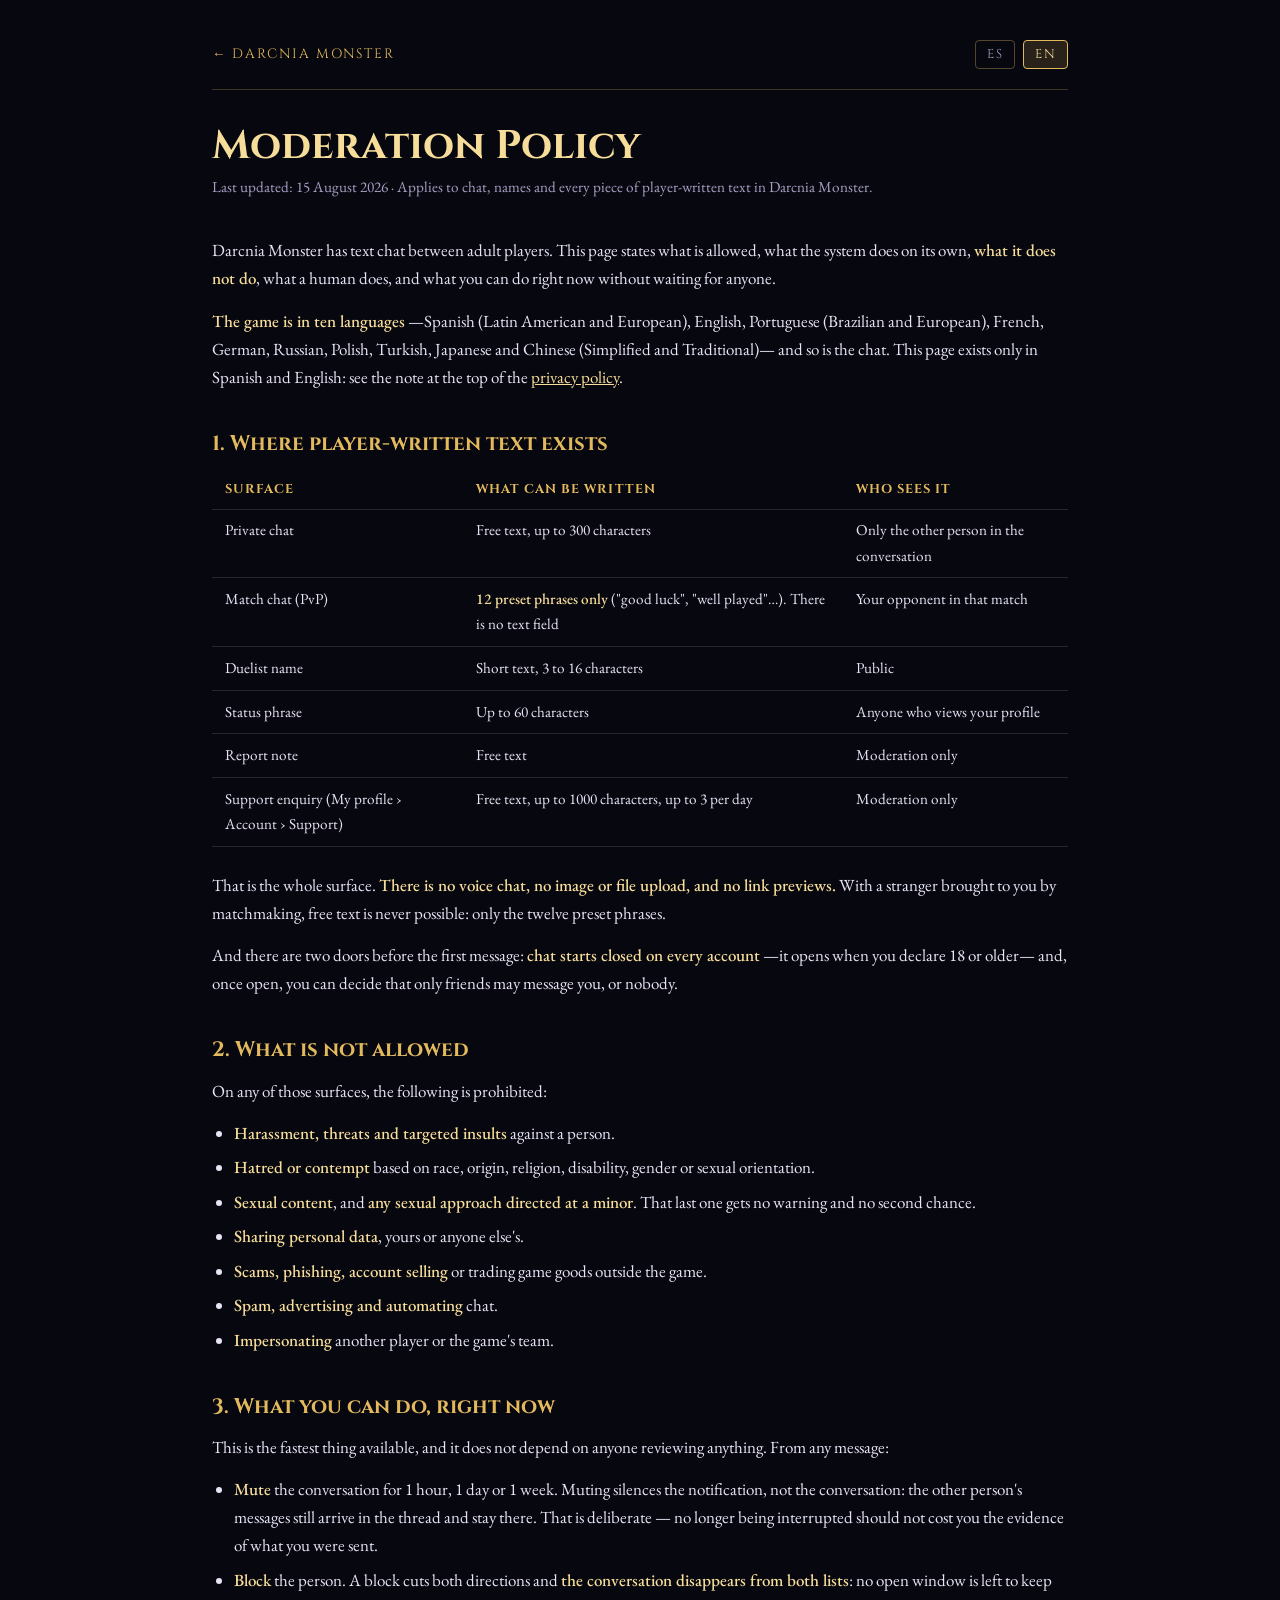
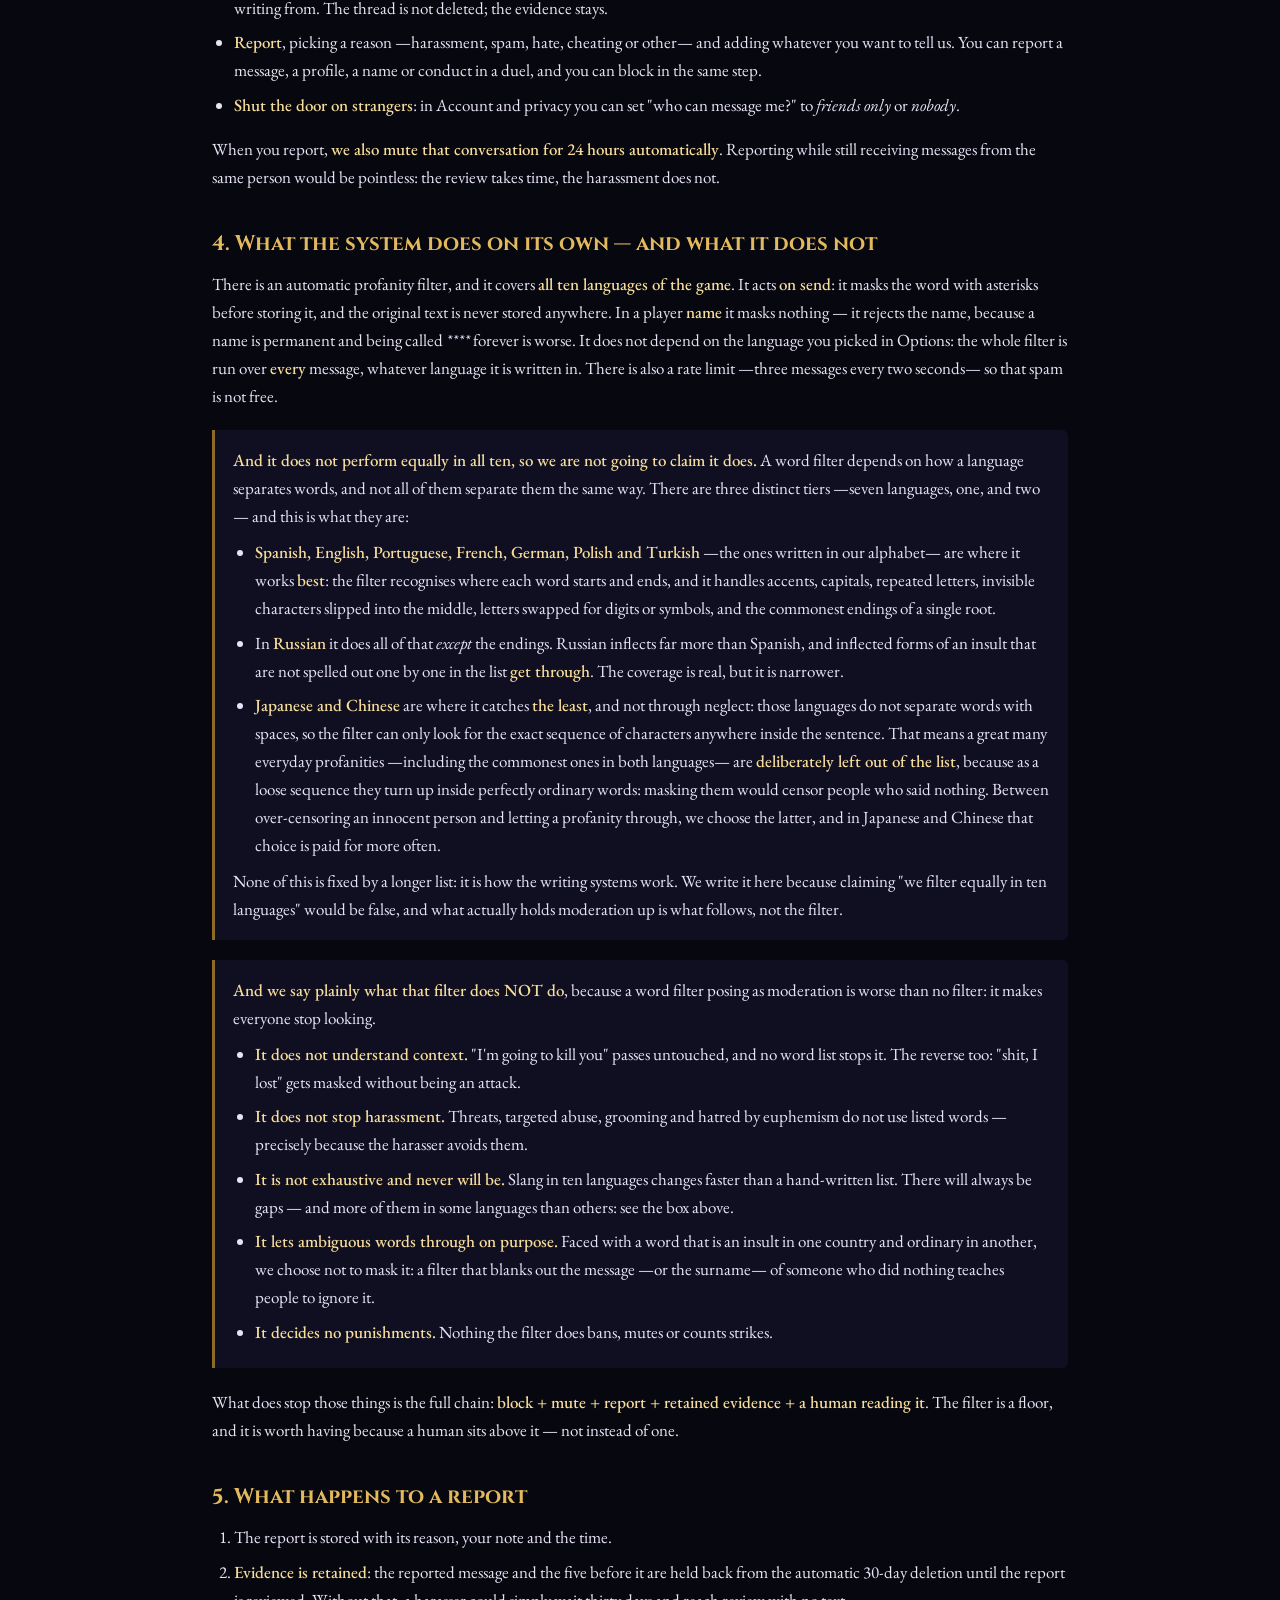
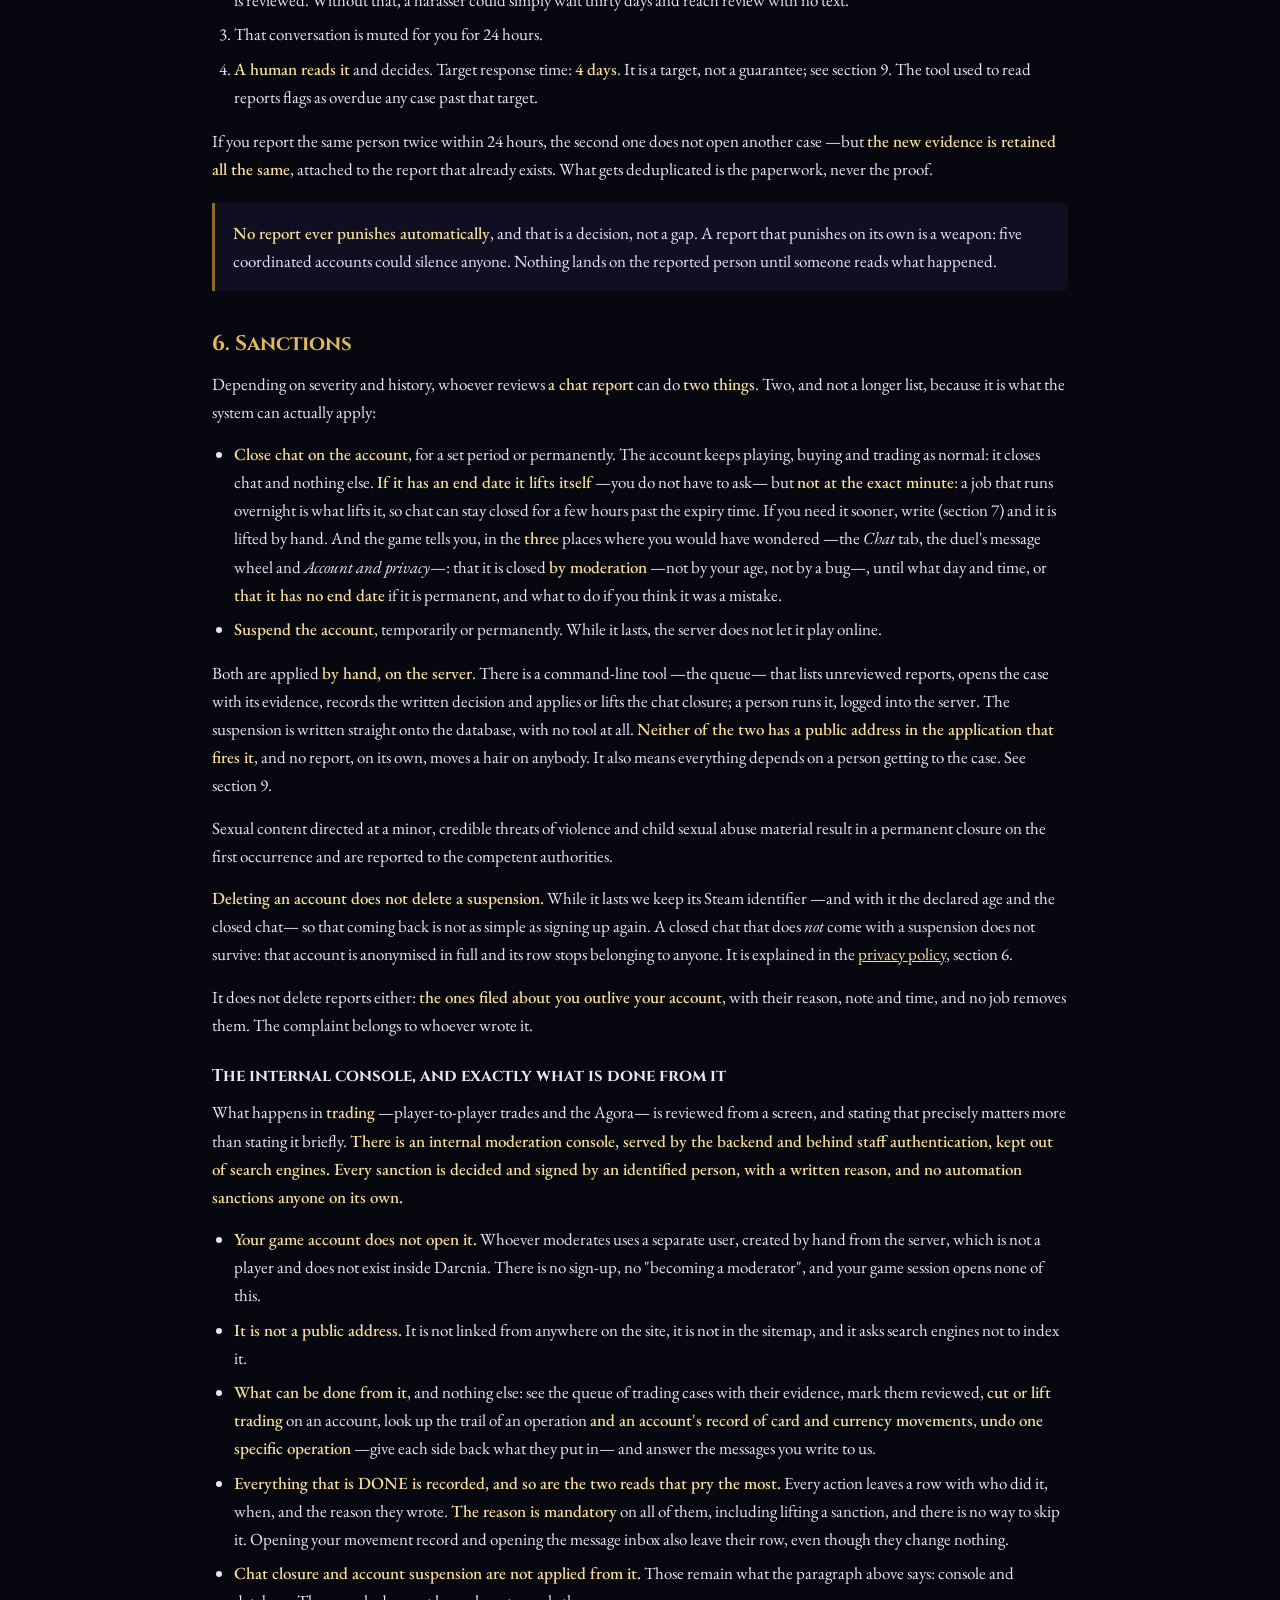
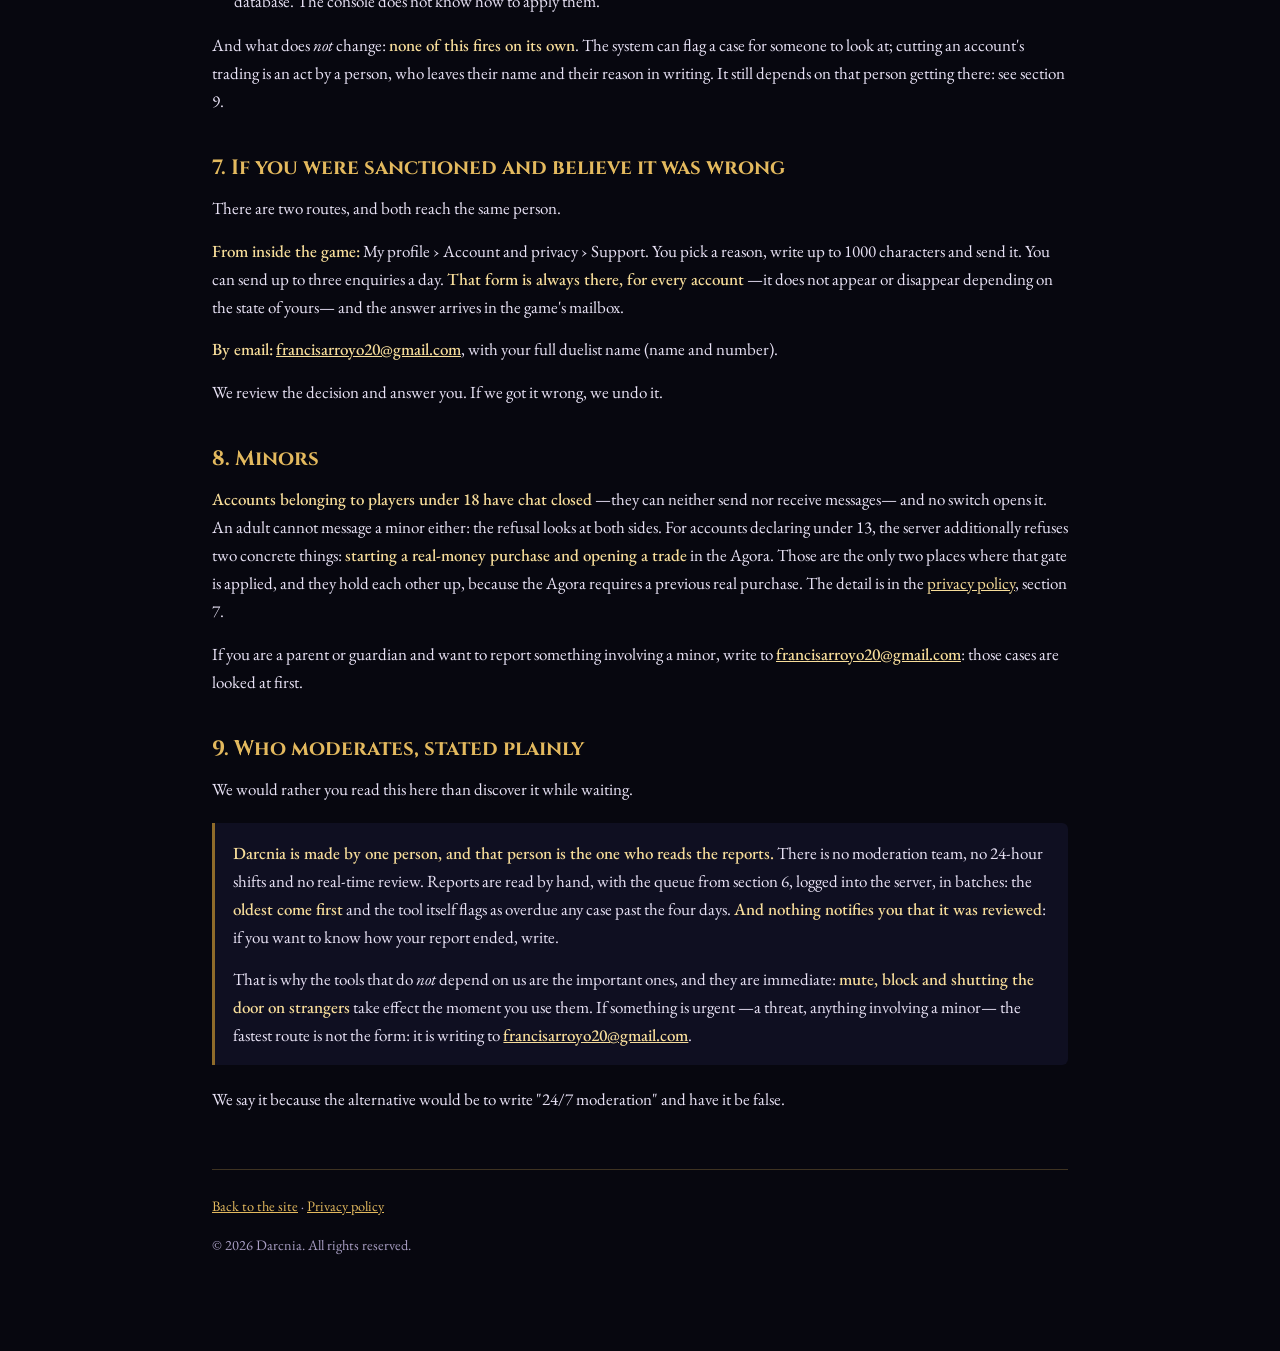
==== commit 600d18d7: "Politica de privacidad de Darcnia Walker, probabilidades de sobres y ajustes de politicas Co-Authore" ====
--- a/moderacion.html
+++ b/moderacion.html
@@ -103,6 +103,9 @@
 <tr><td>Nombre de duelista</td><td>Texto corto, de 3 a 16 caracteres</td><td>Es público</td></tr>
 <tr><td>Frase de estado</td><td>Hasta 60 caracteres</td><td>Quien vea tu perfil</td></tr>
 <tr><td>Nota de un reporte</td><td>Texto libre</td><td>Sólo moderación</td></tr>
+<tr><td>Consulta de soporte (Mi perfil › Cuenta › Soporte)</td>
+    <td>Texto libre, hasta 1000 caracteres, hasta 3 por día</td>
+    <td>Sólo moderación</td></tr>
 </tbody>
 </table>
 <p>Eso es todo. <strong>No hay chat de voz, no se pueden subir imágenes ni
@@ -244,9 +247,9 @@
 </div>
 
 <h2>6. Sanciones</h2>
-<p>Según la gravedad y los antecedentes, quien revisa puede hacer <strong>dos
-cosas</strong>. Son dos, y no una lista más larga, porque es lo que el sistema
-sabe aplicar:</p>
+<p>Según la gravedad y los antecedentes, quien revisa <strong>un reporte de
+chat</strong> puede hacer <strong>dos cosas</strong>. Son dos, y no una lista más
+larga, porque es lo que el sistema sabe aplicar:</p>
 <ul>
   <li><strong>Cerrar el chat de la cuenta</strong>, por un plazo o de forma
       permanente. La cuenta sigue jugando, comprando e intercambiando con
@@ -268,11 +271,11 @@
 herramienta de consola —la bandeja— que lista los reportes sin revisar, abre el
 caso con la evidencia, deja escrita la decisión y aplica o levanta el cierre del
 chat; la corre una persona, entrando al servidor. La suspensión se escribe
-directamente sobre la base, sin herramienta. <strong>No hay panel web, no hay
-ninguna dirección de la aplicación que sancione y no hay automatización que
-dispare nada</strong>: ningún reporte, por sí solo, le mueve un pelo a nadie. Eso
-también quiere decir que todo depende de que una persona llegue a leer el caso.
-Ver la sección 9.</p>
+directamente sobre la base, sin herramienta. <strong>Ninguna de las dos tiene una
+dirección pública de la aplicación que la dispare</strong>, y ningún reporte, por
+sí solo, le mueve un pelo a nadie. Eso también quiere decir que todo depende de
+que una persona llegue a leer el caso. Ver la sección 9.</p>
+
 <p>El contenido sexual dirigido a un menor, las amenazas creíbles de violencia y el
 material de abuso infantil se sancionan con cierre permanente en el primer caso, y
 se denuncian a las autoridades competentes.</p>
@@ -286,11 +289,54 @@
 cuenta</strong>, con su motivo, su nota y su hora, y no los borra ninguna tarea. La
 denuncia es de quien la escribió.</p>
 
+<h3>El panel interno, y qué se hace exactamente desde ahí</h3>
+<p>Lo que pasa en el <strong>comercio</strong> —el intercambio entre jugadores y
+el Ágora— sí se revisa desde una pantalla, y decirlo con precisión importa más que
+decirlo corto. <strong>Hay un panel de moderación interno, servido por el backend
+y detrás de autenticación de staff, fuera de los buscadores. Toda sanción la
+decide y la firma una persona identificada, con motivo escrito, y ninguna
+automatización sanciona sola.</strong></p>
+<ul>
+  <li><strong>No se entra con tu cuenta del juego.</strong> Quien modera usa un
+      usuario aparte, creado a mano desde el servidor, que no es un jugador y no
+      existe dentro de Darcnia. No hay registro, no hay «hacerse moderador» y tu
+      sesión del juego no abre nada de esto.</li>
+  <li><strong>No es una dirección pública.</strong> No está enlazada desde
+      ninguna parte del sitio, no está en el mapa del sitio y le pide a los
+      buscadores que no la indexen.</li>
+  <li><strong>Qué se puede hacer desde ahí</strong>, y nada más que eso: ver la
+      cola de casos de comercio con su evidencia, marcarlos revisados,
+      <strong>cortar o levantar el comercio</strong> de una cuenta, consultar el
+      rastro de una operación <strong>y el registro de movimientos de láminas y
+      monedas de una cuenta</strong>, <strong>deshacer una operación
+      concreta</strong> —devolver a cada uno lo que puso— y contestar las
+      consultas que nos escribes.</li>
+  <li><strong>Todo lo que se HACE queda registrado, y también las dos lecturas
+      que más se meten en tus cosas.</strong> Cada acción deja una fila con quién
+      la hizo, cuándo y el motivo que escribió. <strong>El motivo es
+      obligatorio</strong> en todas, incluida la de levantar una sanción, y no hay
+      forma de saltearlo. Abrir tu registro de movimientos y abrir la bandeja de
+      consultas también dejan su fila, aunque no cambien nada.</li>
+  <li><strong>El cierre del chat y la suspensión de la cuenta no se aplican desde
+      ahí.</strong> Ésas siguen siendo lo del párrafo de arriba: consola y base.
+      El panel no las sabe aplicar.</li>
+</ul>
+<p>Y lo que <em>no</em> cambia: <strong>nada de esto se dispara solo</strong>. El
+sistema puede señalar un caso para que alguien lo mire; cortarle el comercio a una
+cuenta es un acto de una persona, que deja su nombre y su motivo escritos. Sigue
+dependiendo de que esa persona llegue: ver la sección 9.</p>
+
 <h2>7. Si te sancionaron y crees que está mal</h2>
-<p>Escribe a
-<strong><a href="mailto:francisarroyo20@gmail.com">francisarroyo20@gmail.com</a></strong>
-con tu nombre de duelista completo (nombre y número). Revisamos la decisión y te
-contestamos. Si nos equivocamos, lo revertimos.</p>
+<p>Hay dos vías, y las dos llegan a la misma persona.</p>
+<p><strong>Desde el juego:</strong> Mi perfil › Cuenta y privacidad › Soporte.
+Eliges un motivo, escribes hasta 1000 caracteres y lo envías. Puedes enviar
+hasta tres consultas por día. <strong>Ese formulario está siempre, para todas
+las cuentas</strong> —no aparece ni desaparece según el estado de la tuya— y la
+respuesta te llega al correo del juego.</p>
+<p><strong>Por correo electrónico:</strong>
+<strong><a href="mailto:francisarroyo20@gmail.com">francisarroyo20@gmail.com</a></strong>,
+con tu nombre de duelista completo (nombre y número).</p>
+<p>Revisamos la decisión y te contestamos. Si nos equivocamos, lo revertimos.</p>
 
 <h2>8. Menores</h2>
 <p><strong>Las cuentas de menores de 18 años tienen el chat cerrado</strong> —no
@@ -363,6 +409,9 @@
 <tr><td>Duelist name</td><td>Short text, 3 to 16 characters</td><td>Public</td></tr>
 <tr><td>Status phrase</td><td>Up to 60 characters</td><td>Anyone who views your profile</td></tr>
 <tr><td>Report note</td><td>Free text</td><td>Moderation only</td></tr>
+<tr><td>Support enquiry (My profile › Account › Support)</td>
+    <td>Free text, up to 1000 characters, up to 3 per day</td>
+    <td>Moderation only</td></tr>
 </tbody>
 </table>
 <p>That is the whole surface. <strong>There is no voice chat, no image or file
@@ -502,9 +551,9 @@
 </div>
 
 <h2>6. Sanctions</h2>
-<p>Depending on severity and history, the reviewer can do <strong>two
-things</strong>. Two, and not a longer list, because it is what the system can
-actually apply:</p>
+<p>Depending on severity and history, whoever reviews <strong>a chat report</strong>
+can do <strong>two things</strong>. Two, and not a longer list, because it is what
+the system can actually apply:</p>
 <ul>
   <li><strong>Close chat on the account</strong>, for a set period or permanently.
       The account keeps playing, buying and trading as normal: it closes chat and
@@ -525,10 +574,11 @@
 command-line tool —the queue— that lists unreviewed reports, opens the case with
 its evidence, records the written decision and applies or lifts the chat closure;
 a person runs it, logged into the server. The suspension is written straight onto
-the database, with no tool at all. <strong>There is no web console, no address in
-the application that sanctions anyone, and no automation that fires
-anything</strong>: no report, on its own, moves a hair on anybody. It also means
-everything depends on a person getting to the case. See section 9.</p>
+the database, with no tool at all. <strong>Neither of the two has a public address
+in the application that fires it</strong>, and no report, on its own, moves a hair
+on anybody. It also means everything depends on a person getting to the case. See
+section 9.</p>
+
 <p>Sexual content directed at a minor, credible threats of violence and child sexual
 abuse material result in a permanent closure on the first occurrence and are reported
 to the competent authorities.</p>
@@ -542,11 +592,53 @@
 your account</strong>, with their reason, note and time, and no job removes them.
 The complaint belongs to whoever wrote it.</p>
 
+<h3>The internal console, and exactly what is done from it</h3>
+<p>What happens in <strong>trading</strong> —player-to-player trades and the
+Agora— is reviewed from a screen, and stating that precisely matters more than
+stating it briefly. <strong>There is an internal moderation console, served by the
+backend and behind staff authentication, kept out of search engines. Every
+sanction is decided and signed by an identified person, with a written reason, and
+no automation sanctions anyone on its own.</strong></p>
+<ul>
+  <li><strong>Your game account does not open it.</strong> Whoever moderates uses
+      a separate user, created by hand from the server, which is not a player and
+      does not exist inside Darcnia. There is no sign-up, no "becoming a
+      moderator", and your game session opens none of this.</li>
+  <li><strong>It is not a public address.</strong> It is not linked from anywhere
+      on the site, it is not in the sitemap, and it asks search engines not to
+      index it.</li>
+  <li><strong>What can be done from it</strong>, and nothing else: see the queue
+      of trading cases with their evidence, mark them reviewed, <strong>cut or
+      lift trading</strong> on an account, look up the trail of an operation
+      <strong>and an account's record of card and currency movements</strong>,
+      <strong>undo one specific operation</strong> —give each side back what they
+      put in— and answer the messages you write to us.</li>
+  <li><strong>Everything that is DONE is recorded, and so are the two reads that
+      pry the most.</strong> Every action leaves a row with who did it, when, and
+      the reason they wrote. <strong>The reason is mandatory</strong> on all of
+      them, including lifting a sanction, and there is no way to skip it. Opening
+      your movement record and opening the message inbox also leave their row,
+      even though they change nothing.</li>
+  <li><strong>Chat closure and account suspension are not applied from
+      it.</strong> Those remain what the paragraph above says: console and
+      database. The console does not know how to apply them.</li>
+</ul>
+<p>And what does <em>not</em> change: <strong>none of this fires on its
+own</strong>. The system can flag a case for someone to look at; cutting an
+account's trading is an act by a person, who leaves their name and their reason in
+writing. It still depends on that person getting there: see section 9.</p>
+
 <h2>7. If you were sanctioned and believe it was wrong</h2>
-<p>Write to
-<strong><a href="mailto:francisarroyo20@gmail.com">francisarroyo20@gmail.com</a></strong>
-with your full duelist name (name and number). We review the decision and answer
-you. If we got it wrong, we undo it.</p>
+<p>There are two routes, and both reach the same person.</p>
+<p><strong>From inside the game:</strong> My profile › Account and privacy ›
+Support. You pick a reason, write up to 1000 characters and send it. You can
+send up to three enquiries a day. <strong>That form is always there, for every
+account</strong> —it does not appear or disappear depending on the state of
+yours— and the answer arrives in the game's mailbox.</p>
+<p><strong>By email:</strong>
+<strong><a href="mailto:francisarroyo20@gmail.com">francisarroyo20@gmail.com</a></strong>,
+with your full duelist name (name and number).</p>
+<p>We review the decision and answer you. If we got it wrong, we undo it.</p>
 
 <h2>8. Minors</h2>
 <p><strong>Accounts belonging to players under 18 have chat closed</strong> —they
@@ -713,13 +805,32 @@
   ⚠️ §6 DECÍA «la sanción TIENE fecha de fin y se levanta sola», y la permanente
   existe: `cuenta.SILENCIO_PERMANENTE` es el 31/12/9999 (una fecha y no un `None`,
   a propósito). Por eso hoy §6 dice «si tiene plazo» y nombra el caso permanente.
-· la bandeja de moderación EXISTE     → backend/app/moderacion.py: `listar` (sin
-  y es una CLI, no un panel ni un       revisar, más viejos primero, VENCIDO
+· la bandeja de REPORTES DE CHAT      → backend/app/moderacion.py: `listar` (sin
+  EXISTE y sigue siendo una CLI, sin    revisar, más viejos primero, VENCIDO
   endpoint                              pasados `OBJETIVO_DIAS`), `ver`,
                                         `resolver`, `sancionar`, `levantar`.
-  ⚠️ Hay un test que vigila que NO nazca un endpoint (main.py no importa el
-  módulo, ninguna ruta lo menciona) y que `moderacion.py` sea el ÚNICO archivo de
-  `app/` que escribe `revisado = True`. Si eso cambia, §6 y §9 mienten.
+· el PANEL INTERNO existe y es de     → el módulo del panel en `backend/app/`,
+  COMERCIO, no de chat (T5): cola de    montado bajo el prefijo `/panel`, con
+  casos, cortar y levantar el           identidad de staff PROPIA (`staff` y
+  comercio, deshacer una operación,     `staff_sesiones`, sin ninguna relación con
+  el rastro y las consultas             `players`), cookie de 8 h, `noindex` en
+                                        cabecera y en meta, y una fila de
+                                        `staff_acciones` por cada acción, con
+                                        `staff_usuario` y `motivo` OBLIGATORIO.
+  ⚠️ §6 AFIRMABA, hasta T5, que NO existía ninguna pantalla web de moderación ni
+  dirección de la aplicación que sancionara, y que nada se disparaba solo. La
+  primera mitad dejó de ser cierta el día que el panel se montó; la segunda sigue
+  siéndolo. Por eso la frase se REESCRIBIÓ en vez de podarse: callar el panel
+  habría sido peor que la afirmación vencida, y el texto nuevo tiene que decir
+  quién entra, qué puede hacer y qué queda registrado.
+  ⚠️ Hay tests que vigilan las cuatro cosas de las que cuelga §6: que la bandeja
+  de CHAT siga sin endpoint (main.py no importa el módulo, ninguna ruta lo
+  menciona); que `moderacion.py` sea el ÚNICO archivo de `app/` que escribe
+  `revisado = True` —las rutas del panel DELEGAN en él, no lo reimplementan—; que
+  toda ruta bajo `/panel` lleve la dependencia de staff y responda `noindex`; y
+  que ningún módulo lea `DARCNIA_SOSPECHA_AUTO` con un valor por defecto distinto
+  de 0. Y `backend/tests/test_politica_publicada.py` exige que esta página, el
+  código y el compose digan LO MISMO. Si eso cambia, §6 y §9 mienten.
 · «objetivo de respuesta: 4 días»     → moderacion.py `OBJETIVO_DIAS = 4`. EL
                                         NÚMERO ESTÁ EN DOS SITIOS: si cambia uno,
                                         cambia el otro (ES, EN y la constante).
